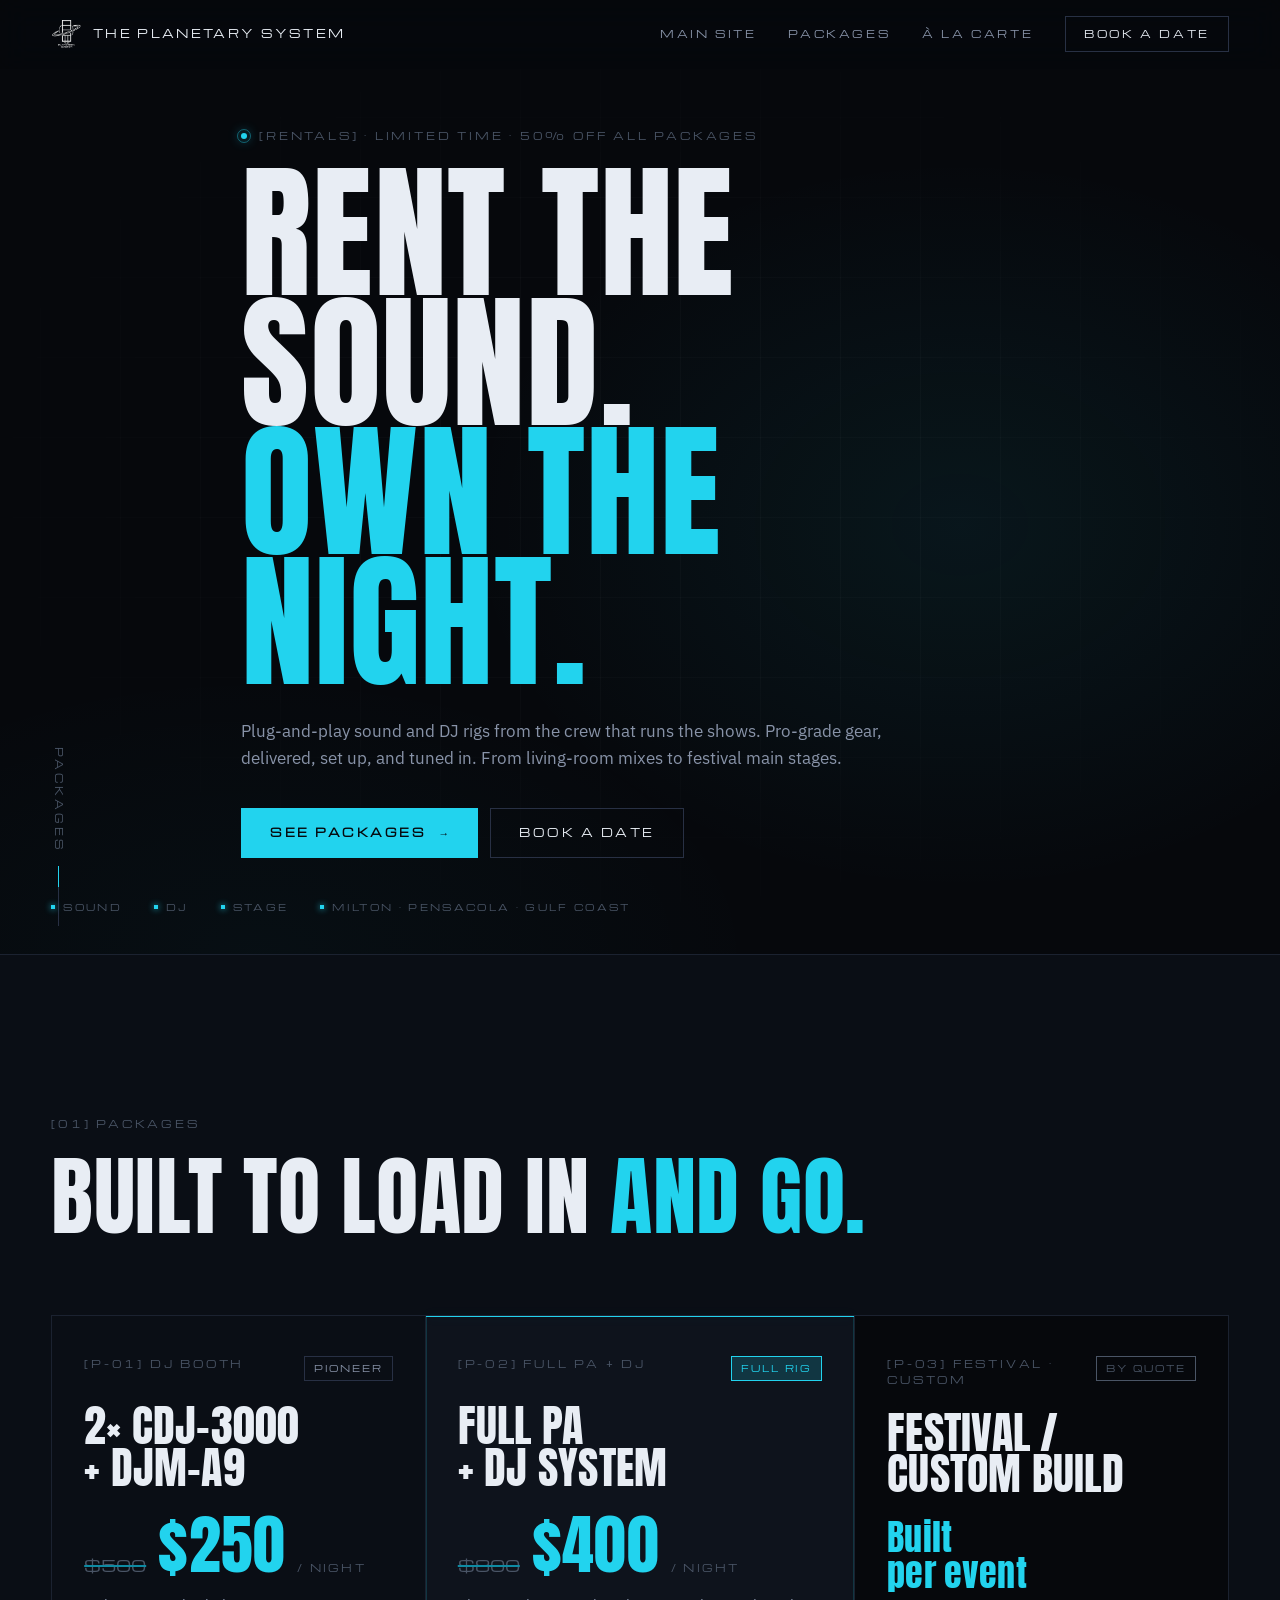
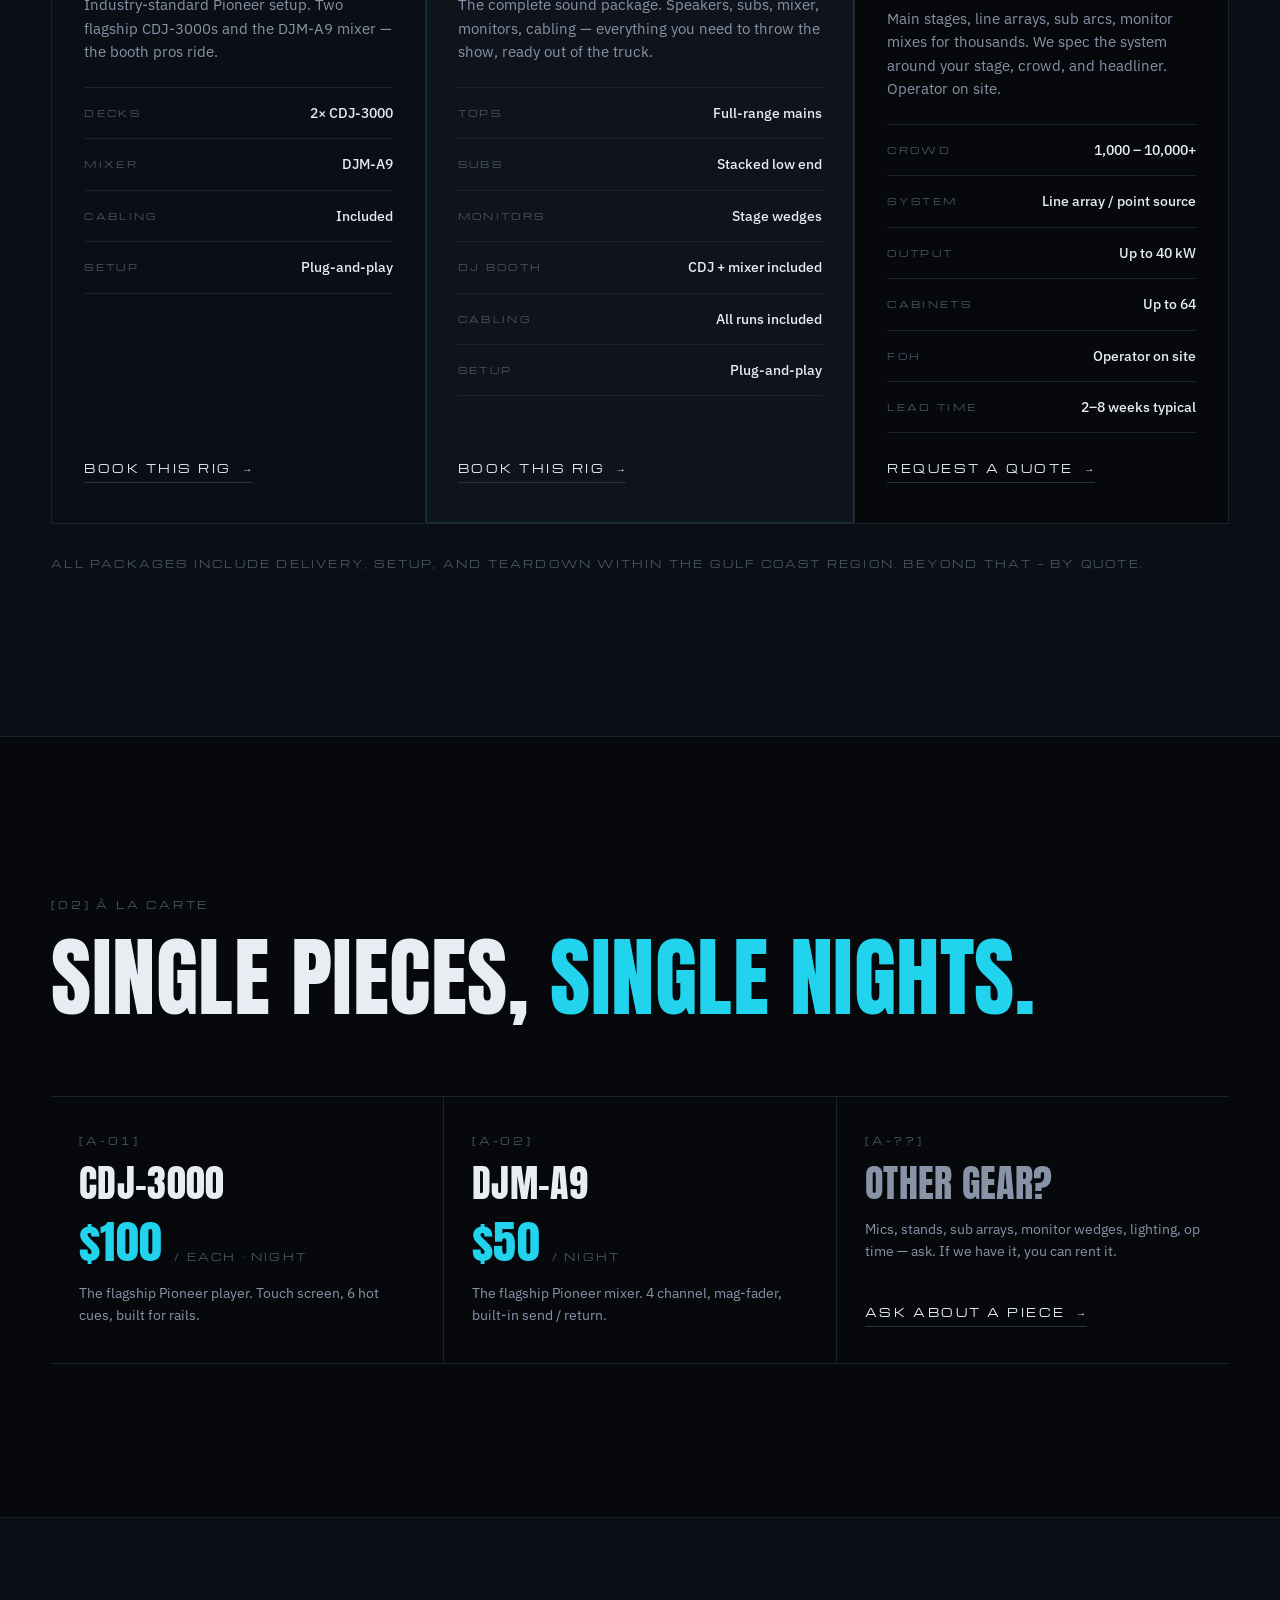
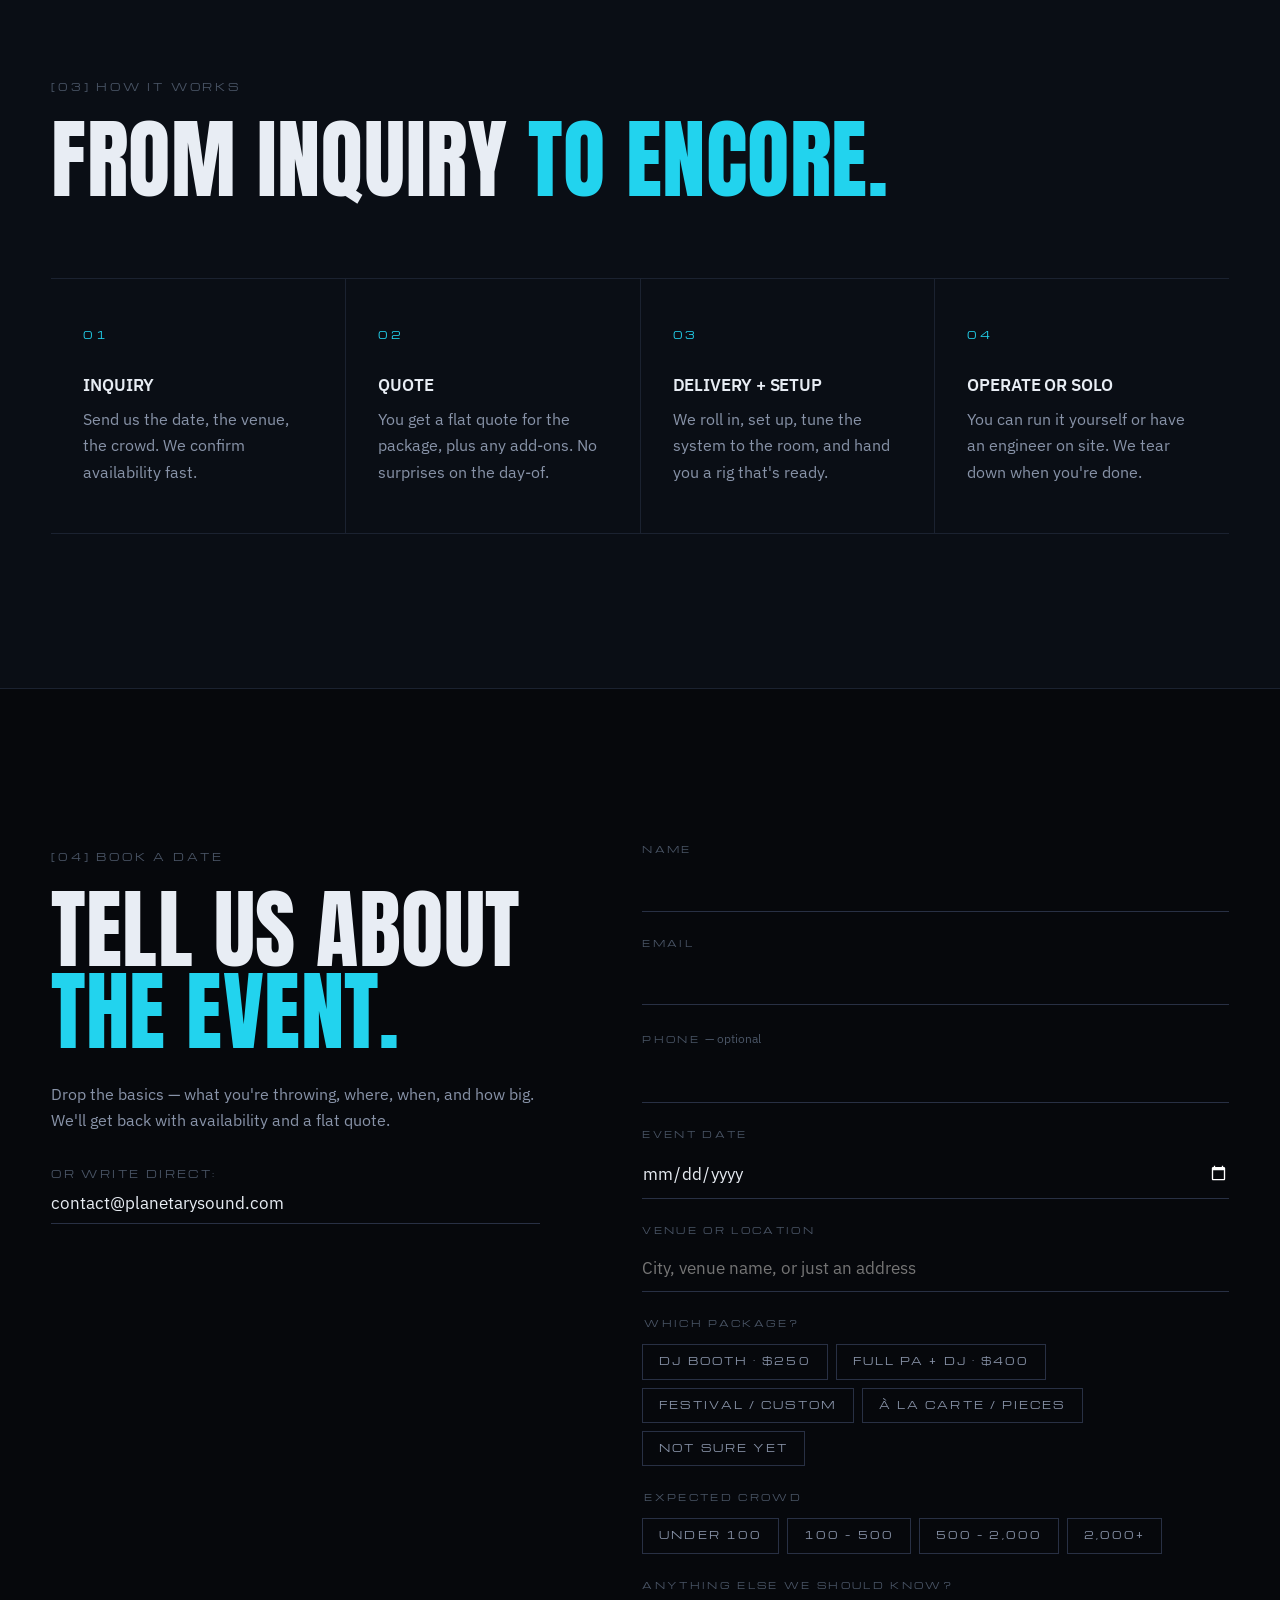
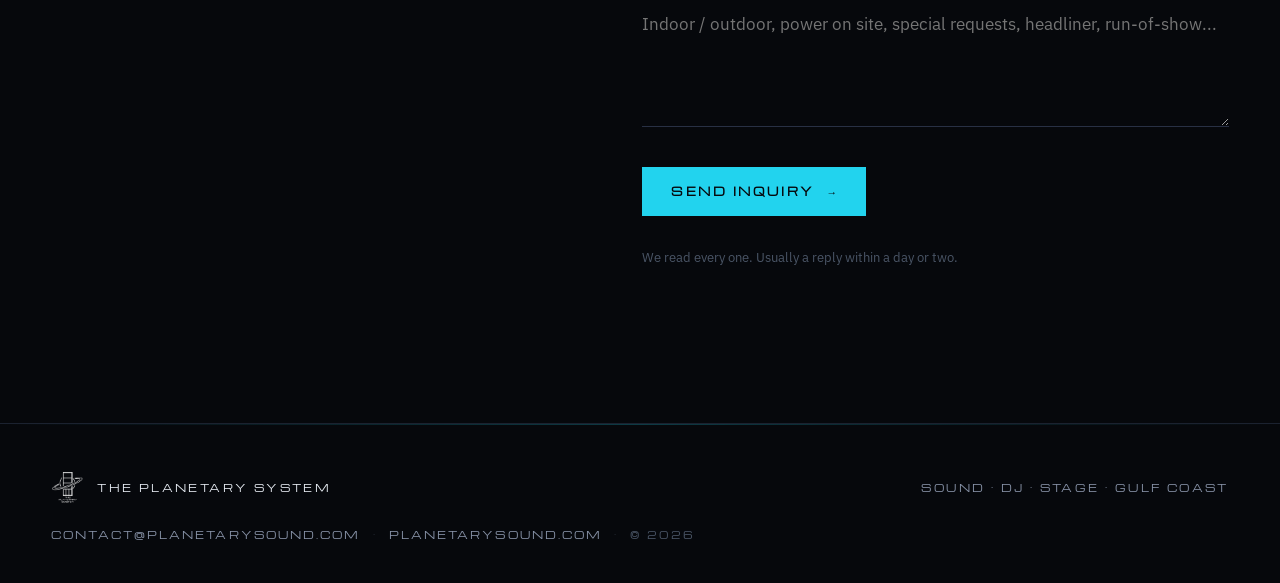
==== rental.html @ f490aed5 "Add rental page + subdomain rewrite rental.html: dedicated rentals lander reusing the main site them" ====
<!doctype html>
<html lang="en">
<head>
  <meta charset="utf-8" />
  <meta name="viewport" content="width=device-width, initial-scale=1" />
  <title>Sound &amp; DJ Rentals — The Planetary System</title>
  <meta name="description" content="Plug-and-play sound &amp; DJ rentals on the Florida Gulf Coast. Full PA + DJ systems, CDJ-3000 booths, festival-scale custom rigs. From the crew that runs the shows." />
  <meta name="theme-color" content="#06080c" />

  <meta property="og:title" content="Sound &amp; DJ Rentals — The Planetary System" />
  <meta property="og:description" content="Plug-and-play rental rigs. Limited-time 50% off all packages." />
  <meta property="og:type" content="website" />
  <meta property="og:url" content="https://rental.planetarysound.com/" />
  <meta property="og:image" content="https://planetarysound.com/assets/og.png" />
  <meta name="twitter:card" content="summary_large_image" />

  <link rel="icon" type="image/png" href="/assets/logo.png" />
  <link rel="apple-touch-icon" href="/assets/logo.png" />

  <link rel="preconnect" href="https://fonts.googleapis.com" />
  <link rel="preconnect" href="https://fonts.gstatic.com" crossorigin />
  <link href="https://fonts.googleapis.com/css2?family=Anton&family=IBM+Plex+Sans:wght@300;400;500;600;700&family=Michroma&display=swap" rel="stylesheet" />

  <link rel="stylesheet" href="/styles.css" />
</head>
<body>

  <header class="topbar">
    <div class="shell topbar-inner">
      <a href="https://planetarysound.com/" class="brand" aria-label="The Planetary System — home">
        <img src="/assets/logo.png" alt="" class="brand-mark" />
        <span class="brand-wordmark">The Planetary System</span>
      </a>
      <button class="mobile-toggle" aria-expanded="false" aria-controls="primary-nav">
        <span class="sr-only">Menu</span>
        <span class="mobile-toggle-bar"></span>
        <span class="mobile-toggle-bar"></span>
      </button>
      <nav class="nav" id="primary-nav" aria-label="Primary">
        <a href="https://planetarysound.com/">Main Site</a>
        <a href="#packages">Packages</a>
        <a href="#a-la-carte">À la carte</a>
        <a href="#book" class="nav-cta">Book a date</a>
      </nav>
    </div>
  </header>

  <main id="top">

    <!-- HERO ============================================================ -->
    <section class="hero rental-hero">
      <div class="shell hero-content rental-hero-content">
        <p class="eyebrow">
          <span class="eyebrow-dot"></span>
          [Rentals] · Limited time · 50% off all packages
        </p>
        <h1 class="display">
          Rent the sound.<br />
          <span class="signal">Own the night.</span>
        </h1>
        <p class="lede">
          Plug-and-play sound and DJ rigs from the crew that runs the shows. Pro-grade gear, delivered, set up, and tuned in. From living-room mixes to festival main stages.
        </p>
        <div class="hero-actions">
          <a href="#packages" class="btn btn-primary">See packages<span class="arrow" aria-hidden="true">→</span></a>
          <a href="#book" class="btn btn-ghost">Book a date</a>
        </div>
      </div>

      <div class="hero-readout" aria-hidden="true">
        <span><span class="tick"></span>SOUND</span>
        <span><span class="tick"></span>DJ</span>
        <span><span class="tick"></span>STAGE</span>
        <span><span class="tick"></span>MILTON · PENSACOLA · GULF COAST</span>
      </div>

      <div class="hero-scroll" aria-hidden="true">
        <span class="hero-scroll-label">Packages</span>
        <span class="hero-scroll-line"></span>
      </div>
    </section>

    <!-- PACKAGES ======================================================== -->
    <section class="packages" id="packages">
      <div class="shell">
        <header class="section-head">
          <p class="section-label">[01] Packages</p>
          <h2 class="h2">Built to load in <span class="signal">and go.</span></h2>
        </header>

        <div class="pricing-grid">

          <!-- P-01 DJ BOOTH -->
          <article class="price-card">
            <div class="price-card-head">
              <p class="card-label">[P-01] DJ Booth</p>
              <span class="price-badge">Pioneer</span>
            </div>
            <h3 class="price-name">2× CDJ-3000<br />+ DJM-A9</h3>
            <div class="price-row">
              <span class="was">$500</span>
              <span class="now">$250</span>
              <span class="per">/ night</span>
            </div>
            <p class="price-blurb">
              Industry-standard Pioneer setup. Two flagship CDJ-3000s and the DJM-A9 mixer — the booth pros ride.
            </p>
            <ul class="spec-list">
              <li><span>Decks</span><span>2× CDJ-3000</span></li>
              <li><span>Mixer</span><span>DJM-A9</span></li>
              <li><span>Cabling</span><span>Included</span></li>
              <li><span>Setup</span><span>Plug-and-play</span></li>
            </ul>
            <a href="#book" class="text-link card-cta" data-package="DJ Booth">
              Book this rig<span class="arrow" aria-hidden="true">→</span>
            </a>
          </article>

          <!-- P-02 FULL PA + DJ (featured) -->
          <article class="price-card price-card-featured">
            <div class="price-card-head">
              <p class="card-label">[P-02] Full PA + DJ</p>
              <span class="price-badge price-badge-featured">Full rig</span>
            </div>
            <h3 class="price-name">Full PA<br />+ DJ System</h3>
            <div class="price-row">
              <span class="was">$800</span>
              <span class="now">$400</span>
              <span class="per">/ night</span>
            </div>
            <p class="price-blurb">
              The complete sound package. Speakers, subs, mixer, monitors, cabling — everything you need to throw the show, ready out of the truck.
            </p>
            <ul class="spec-list">
              <li><span>Tops</span><span>Full-range mains</span></li>
              <li><span>Subs</span><span>Stacked low end</span></li>
              <li><span>Monitors</span><span>Stage wedges</span></li>
              <li><span>DJ booth</span><span>CDJ + mixer included</span></li>
              <li><span>Cabling</span><span>All runs included</span></li>
              <li><span>Setup</span><span>Plug-and-play</span></li>
            </ul>
            <a href="#book" class="text-link card-cta" data-package="Full PA + DJ System">
              Book this rig<span class="arrow" aria-hidden="true">→</span>
            </a>
          </article>

          <!-- P-03 FESTIVAL / CUSTOM -->
          <article class="price-card price-card-quote">
            <div class="price-card-head">
              <p class="card-label">[P-03] Festival · Custom</p>
              <span class="price-badge price-badge-quote">By quote</span>
            </div>
            <h3 class="price-name">Festival /<br />Custom Build</h3>
            <div class="price-row price-row-quote">
              <span class="now">Built<br />per event</span>
            </div>
            <p class="price-blurb">
              Main stages, line arrays, sub arcs, monitor mixes for thousands. We spec the system around your stage, crowd, and headliner. Operator on site.
            </p>
            <ul class="spec-list">
              <li><span>Crowd</span><span>1,000 – 10,000+</span></li>
              <li><span>System</span><span>Line array / point source</span></li>
              <li><span>Output</span><span>Up to 40 kW</span></li>
              <li><span>Cabinets</span><span>Up to 64</span></li>
              <li><span>FOH</span><span>Operator on site</span></li>
              <li><span>Lead time</span><span>2–8 weeks typical</span></li>
            </ul>
            <a href="#book" class="text-link card-cta" data-package="Festival / Custom">
              Request a quote<span class="arrow" aria-hidden="true">→</span>
            </a>
          </article>

        </div>

        <p class="packages-foot">
          All packages include delivery, setup, and teardown within the Gulf Coast region. Beyond that — by quote.
        </p>
      </div>
    </section>

    <!-- À LA CARTE ===================================================== -->
    <section class="a-la-carte" id="a-la-carte">
      <div class="shell">
        <header class="section-head">
          <p class="section-label">[02] À la carte</p>
          <h2 class="h2">Single pieces, <span class="signal">single nights.</span></h2>
        </header>

        <div class="alc-grid">
          <article class="alc-item">
            <p class="card-label">[A-01]</p>
            <h3 class="alc-name">CDJ-3000</h3>
            <div class="price-row alc-price">
              <span class="now">$100</span>
              <span class="per">/ each · night</span>
            </div>
            <p class="alc-blurb">
              The flagship Pioneer player. Touch screen, 6 hot cues, built for rails.
            </p>
          </article>

          <article class="alc-item">
            <p class="card-label">[A-02]</p>
            <h3 class="alc-name">DJM-A9</h3>
            <div class="price-row alc-price">
              <span class="now">$50</span>
              <span class="per">/ night</span>
            </div>
            <p class="alc-blurb">
              The flagship Pioneer mixer. 4 channel, mag-fader, built-in send / return.
            </p>
          </article>

          <article class="alc-item alc-more">
            <p class="card-label">[A-??]</p>
            <h3 class="alc-name">Other gear?</h3>
            <p class="alc-blurb">
              Mics, stands, sub arrays, monitor wedges, lighting, op time — ask. If we have it, you can rent it.
            </p>
            <a href="#book" class="text-link alc-cta">
              Ask about a piece<span class="arrow" aria-hidden="true">→</span>
            </a>
          </article>
        </div>
      </div>
    </section>

    <!-- HOW IT WORKS =================================================== -->
    <section class="process" id="how">
      <div class="shell">
        <header class="section-head">
          <p class="section-label">[03] How it works</p>
          <h2 class="h2">From inquiry <span class="signal">to encore.</span></h2>
        </header>

        <ol class="process-steps">
          <li class="process-step">
            <p class="step-num">01</p>
            <h3 class="h4">Inquiry</h3>
            <p class="prose">
              Send us the date, the venue, the crowd. We confirm availability fast.
            </p>
          </li>
          <li class="process-step">
            <p class="step-num">02</p>
            <h3 class="h4">Quote</h3>
            <p class="prose">
              You get a flat quote for the package, plus any add-ons. No surprises on the day-of.
            </p>
          </li>
          <li class="process-step">
            <p class="step-num">03</p>
            <h3 class="h4">Delivery + setup</h3>
            <p class="prose">
              We roll in, set up, tune the system to the room, and hand you a rig that's ready.
            </p>
          </li>
          <li class="process-step">
            <p class="step-num">04</p>
            <h3 class="h4">Operate or solo</h3>
            <p class="prose">
              You can run it yourself or have an engineer on site. We tear down when you're done.
            </p>
          </li>
        </ol>
      </div>
    </section>

    <!-- BOOK / INQUIRY ================================================= -->
    <section class="contact" id="book">
      <div class="shell contact-grid">
        <div class="contact-intro">
          <p class="section-label">[04] Book a date</p>
          <h2 class="h2">Tell us about <span class="signal">the event.</span></h2>
          <p class="prose">
            Drop the basics — what you're throwing, where, when, and how big. We'll get back with availability and a flat quote.
          </p>
          <p class="contact-direct">
            Or write direct:
            <a href="mailto:contact@planetarysound.com">contact@planetarysound.com</a>
          </p>
        </div>

        <form
          class="quote-form"
          action="https://formsubmit.co/contact@planetarysound.com"
          method="POST"
          novalidate
        >
          <input type="hidden" name="_subject" value="New rental inquiry — rental.planetarysound.com" />
          <input type="hidden" name="_template" value="table" />
          <input type="hidden" name="_captcha" value="true" />
          <input type="hidden" name="_next" value="https://planetarysound.com/thanks.html" />
          <input type="text" name="_honey" style="display:none" tabindex="-1" autocomplete="off" />

          <label class="field">
            <span class="field-label">Name</span>
            <input type="text" name="name" required autocomplete="name" />
          </label>

          <label class="field">
            <span class="field-label">Email</span>
            <input type="email" name="email" required autocomplete="email" />
          </label>

          <label class="field">
            <span class="field-label">Phone <span class="field-hint">— optional</span></span>
            <input type="tel" name="phone" autocomplete="tel" />
          </label>

          <label class="field">
            <span class="field-label">Event date</span>
            <input type="date" name="event_date" />
          </label>

          <label class="field">
            <span class="field-label">Venue or location</span>
            <input type="text" name="venue" placeholder="City, venue name, or just an address" />
          </label>

          <fieldset class="field field-radio">
            <legend class="field-label">Which package?</legend>
            <div class="radio-row">
              <label class="radio">
                <input type="radio" name="package" id="pkg-dj" value="DJ Booth · $250/night" required />
                <span>DJ Booth · $250</span>
              </label>
              <label class="radio">
                <input type="radio" name="package" id="pkg-full" value="Full PA + DJ · $400/night" />
                <span>Full PA + DJ · $400</span>
              </label>
              <label class="radio">
                <input type="radio" name="package" id="pkg-fest" value="Festival / Custom · by quote" />
                <span>Festival / Custom</span>
              </label>
              <label class="radio">
                <input type="radio" name="package" id="pkg-alc" value="À la carte / pieces" />
                <span>À la carte / pieces</span>
              </label>
              <label class="radio">
                <input type="radio" name="package" id="pkg-unsure" value="Not sure yet" />
                <span>Not sure yet</span>
              </label>
            </div>
          </fieldset>

          <fieldset class="field field-radio">
            <legend class="field-label">Expected crowd</legend>
            <div class="radio-row">
              <label class="radio">
                <input type="radio" name="crowd" value="Under 100" />
                <span>Under 100</span>
              </label>
              <label class="radio">
                <input type="radio" name="crowd" value="100 – 500" />
                <span>100 – 500</span>
              </label>
              <label class="radio">
                <input type="radio" name="crowd" value="500 – 2,000" />
                <span>500 – 2,000</span>
              </label>
              <label class="radio">
                <input type="radio" name="crowd" value="2,000+" />
                <span>2,000+</span>
              </label>
            </div>
          </fieldset>

          <label class="field">
            <span class="field-label">Anything else we should know?</span>
            <textarea name="message" rows="4" placeholder="Indoor / outdoor, power on site, special requests, headliner, run-of-show..."></textarea>
          </label>

          <button type="submit" class="btn btn-primary btn-submit">
            Send inquiry <span class="arrow" aria-hidden="true">→</span>
          </button>
          <p class="form-foot">We read every one. Usually a reply within a day or two.</p>
        </form>
      </div>
    </section>

  </main>

  <footer class="site-foot">
    <div class="shell site-foot-inner">
      <div class="foot-brand">
        <img src="/assets/logo.png" alt="" class="foot-mark" />
        <p class="foot-wordmark">The Planetary System</p>
      </div>
      <p class="foot-tag">Sound · DJ · Stage · Gulf Coast</p>
      <p class="foot-meta">
        <a href="mailto:contact@planetarysound.com">contact@planetarysound.com</a>
        <span class="foot-dot" aria-hidden="true">·</span>
        <a href="https://planetarysound.com/">planetarysound.com</a>
        <span class="foot-dot" aria-hidden="true">·</span>
        <span>© <span id="foot-year">2026</span></span>
      </p>
    </div>
  </footer>

  <script>
    // Minimal page-level JS — year, mobile nav, prefill package from card CTAs
    (function () {
      var year = document.getElementById('foot-year');
      if (year) year.textContent = String(new Date().getFullYear());

      var topbar = document.querySelector('.topbar');
      function onScroll() {
        if (!topbar) return;
        if (window.scrollY > 24) topbar.classList.add('is-scrolled');
        else topbar.classList.remove('is-scrolled');
      }
      window.addEventListener('scroll', onScroll, { passive: true });
      onScroll();

      var toggle = document.querySelector('.mobile-toggle');
      var nav = document.getElementById('primary-nav');
      if (toggle && nav) {
        toggle.addEventListener('click', function () {
          var open = nav.classList.toggle('is-open');
          toggle.setAttribute('aria-expanded', open ? 'true' : 'false');
        });
        nav.querySelectorAll('a').forEach(function (a) {
          a.addEventListener('click', function () {
            nav.classList.remove('is-open');
            toggle.setAttribute('aria-expanded', 'false');
          });
        });
      }

      // Card CTAs pre-select the matching package radio
      var ctas = document.querySelectorAll('.card-cta[data-package]');
      ctas.forEach(function (link) {
        link.addEventListener('click', function () {
          var pkg = link.getAttribute('data-package');
          var radio = document.querySelector('input[name="package"][value^="' + pkg + '"]');
          if (radio) radio.checked = true;
        });
      });
    })();
  </script>
</body>
</html>
---- styles.css ----
/* ============================================================
   The Planetary System — planetarysound.com
   Industrial audio aesthetic: deep-space blue-black, electric
   cyan signal accent, condensed industrial display + technical
   geometric body. Audio-engineering / touring lineage.
   ============================================================ */

:root {
  --bg:        #06080c;
  --bg-rise:   #0a0e15;
  --surface:   #0e131c;
  --surface-2: #131925;

  --hairline:  #1b2230;
  --hairline-2:#283044;

  --text:      #e8edf4;   /* cool near-white, no warm cast */
  --text-dim:  #8893a8;   /* cool slate */
  --text-mute: #4a5566;

  --signal:    #22d3ee;   /* electric cyan — sound/signal */
  --signal-dim:#0e8aa3;
  --signal-glow:rgba(34, 211, 238, 0.18);

  --warning:   #f97316;   /* used only for the live/touring spark */

  --max:    1320px;
  --gutter: clamp(20px, 4vw, 56px);

  --display: "Anton", "Impact", "Arial Narrow Bold", sans-serif;
  --sans:    "IBM Plex Sans", -apple-system, "Segoe UI", sans-serif;
  --mono:    "Michroma", "Courier New", monospace;

  --ease:    cubic-bezier(.22,.61,.36,1);
}

/* ---------- Reset ---------- */
*, *::before, *::after { box-sizing: border-box; }
html { -webkit-text-size-adjust: 100%; }
body {
  margin: 0;
  font-family: var(--sans);
  font-weight: 400;
  font-size: 16.5px;
  line-height: 1.6;
  color: var(--text);
  background: var(--bg);
  -webkit-font-smoothing: antialiased;
  text-rendering: optimizeLegibility;
  overflow-x: hidden;
}
img { max-width: 100%; display: block; }
a { color: inherit; text-decoration: none; }
button { font-family: inherit; cursor: pointer; border: 0; background: 0; color: inherit; padding: 0; }
input, textarea, select { font-family: inherit; font-size: inherit; color: inherit; }

::selection { background: var(--signal); color: var(--bg); }

.sr-only {
  position: absolute; width: 1px; height: 1px; padding: 0;
  margin: -1px; overflow: hidden; clip: rect(0,0,0,0);
  white-space: nowrap; border: 0;
}

.shell {
  max-width: var(--max);
  margin: 0 auto;
  padding-left: var(--gutter);
  padding-right: var(--gutter);
}

/* ---------- Topbar ---------- */
.topbar {
  position: fixed;
  inset: 0 0 auto 0;
  z-index: 50;
  background: rgba(6, 8, 12, 0.55);
  backdrop-filter: blur(16px) saturate(140%);
  -webkit-backdrop-filter: blur(16px) saturate(140%);
  border-bottom: 1px solid transparent;
  transition: background .3s var(--ease), border-color .3s var(--ease);
}
.topbar.is-scrolled {
  background: rgba(6, 8, 12, 0.88);
  border-bottom-color: var(--hairline);
}
.topbar-inner {
  display: flex;
  align-items: center;
  justify-content: space-between;
  height: 68px;
  gap: 24px;
}
.brand {
  display: inline-flex;
  align-items: center;
  gap: 12px;
  color: var(--text);
}
.brand-mark {
  width: 30px;
  height: 30px;
  object-fit: contain;
  filter: invert(1) brightness(1.1) saturate(0);
  opacity: .95;
}
.brand-wordmark {
  font-family: var(--mono);
  font-size: 10.5px;
  letter-spacing: 0.22em;
  text-transform: uppercase;
  color: var(--text);
}
.nav {
  display: flex;
  align-items: center;
  gap: 32px;
}
.nav a {
  font-family: var(--mono);
  font-size: 10px;
  letter-spacing: 0.26em;
  text-transform: uppercase;
  color: var(--text-dim);
  position: relative;
  transition: color .2s var(--ease);
}
.nav a:hover { color: var(--text); }
.nav a::after {
  content: "";
  position: absolute;
  left: 0; right: 0; bottom: -10px;
  height: 1px;
  background: var(--signal);
  box-shadow: 0 0 8px var(--signal-glow);
  transform: scaleX(0);
  transform-origin: left;
  transition: transform .3s var(--ease);
}
.nav a:hover::after { transform: scaleX(1); }

.nav-cta {
  border: 1px solid var(--hairline-2);
  padding: 9px 18px;
  color: var(--text) !important;
  position: relative;
  transition: border-color .25s var(--ease), color .25s var(--ease), background .25s var(--ease) !important;
}
.nav-cta:hover {
  border-color: var(--signal);
  color: var(--signal) !important;
  background: var(--signal-glow);
}
.nav-cta::after { display: none; }

.mobile-toggle {
  display: none;
  width: 40px;
  height: 32px;
  flex-direction: column;
  justify-content: center;
  align-items: center;
  gap: 6px;
}
.mobile-toggle-bar {
  display: block;
  width: 22px;
  height: 1.5px;
  background: var(--text);
  transition: transform .3s var(--ease), opacity .3s var(--ease);
}
.mobile-toggle[aria-expanded="true"] .mobile-toggle-bar:nth-child(1) {
  transform: translateY(3.75px) rotate(45deg);
}
.mobile-toggle[aria-expanded="true"] .mobile-toggle-bar:nth-child(2) {
  transform: translateY(-3.75px) rotate(-45deg);
}

/* ---------- Typography primitives ---------- */
.display {
  font-family: var(--display);
  font-weight: 400;
  font-size: clamp(64px, 11.5vw, 178px);
  line-height: 0.88;
  letter-spacing: 0.005em;
  text-transform: uppercase;
  margin: 0 0 32px 0;
  color: var(--text);
}
.display .signal {
  color: var(--signal);
  position: relative;
}
.h2 {
  font-family: var(--display);
  font-weight: 400;
  font-size: clamp(44px, 6.8vw, 92px);
  line-height: 0.94;
  letter-spacing: 0.006em;
  text-transform: uppercase;
  margin: 0 0 28px 0;
  color: var(--text);
}
.h2 .signal { color: var(--signal); }
.h3 {
  font-family: var(--sans);
  font-weight: 600;
  font-size: clamp(22px, 2.1vw, 26px);
  line-height: 1.18;
  letter-spacing: -0.012em;
  margin: 0 0 16px 0;
  color: var(--text);
}
.h4 {
  font-family: var(--sans);
  font-weight: 600;
  font-size: 17px;
  line-height: 1.25;
  letter-spacing: -0.005em;
  text-transform: uppercase;
  margin: 0 0 10px 0;
  color: var(--text);
}
.lede {
  font-size: clamp(16.5px, 1.35vw, 19px);
  line-height: 1.55;
  color: var(--text-dim);
  max-width: 38em;
  margin: 0 0 36px 0;
  font-weight: 400;
}
.prose {
  font-size: 16px;
  line-height: 1.65;
  color: var(--text-dim);
  margin: 0 0 16px 0;
  max-width: 42em;
}
.prose:last-child { margin-bottom: 0; }
.prose-muted { color: var(--text-mute); }
.prose strong {
  color: var(--text);
  font-weight: 500;
}
.prose .signal { color: var(--signal); font-weight: 500; }

/* Section / card labels — bracketed, technical */
.eyebrow,
.section-label,
.card-label {
  font-family: var(--mono);
  font-size: 10px;
  letter-spacing: 0.28em;
  text-transform: uppercase;
  color: var(--text-mute);
  margin: 0 0 24px 0;
  display: inline-flex;
  align-items: center;
  gap: 12px;
}
.eyebrow-dot {
  display: inline-block;
  width: 6px; height: 6px;
  border-radius: 50%;
  background: var(--signal);
  box-shadow: 0 0 12px var(--signal);
  position: relative;
}
.eyebrow-dot::after {
  content: "";
  position: absolute;
  inset: -4px;
  border-radius: 50%;
  border: 1px solid var(--signal);
  opacity: .4;
  animation: pulse 2.4s var(--ease) infinite;
}
@keyframes pulse {
  0%   { transform: scale(.6); opacity: .8; }
  100% { transform: scale(1.8); opacity: 0; }
}

/* ---------- Buttons ---------- */
.btn {
  display: inline-flex;
  align-items: center;
  gap: 14px;
  font-family: var(--mono);
  font-size: 10.5px;
  letter-spacing: 0.24em;
  text-transform: uppercase;
  padding: 16px 28px;
  border: 1px solid transparent;
  transition: all .3s var(--ease);
  cursor: pointer;
  text-decoration: none;
  white-space: nowrap;
  position: relative;
}
.btn .arrow {
  display: inline-block;
  transition: transform .3s var(--ease);
}
.btn:hover .arrow { transform: translateX(4px); }
.btn-primary {
  background: var(--signal);
  color: var(--bg);
  font-weight: 700;
}
.btn-primary:hover {
  background: var(--text);
  color: var(--bg);
}
.btn-ghost {
  border-color: var(--hairline-2);
  color: var(--text);
}
.btn-ghost:hover {
  border-color: var(--signal);
  color: var(--signal);
}

.text-link {
  display: inline-flex;
  align-items: center;
  gap: 12px;
  font-family: var(--mono);
  font-size: 10.5px;
  letter-spacing: 0.24em;
  text-transform: uppercase;
  color: var(--text);
  padding-bottom: 4px;
  border-bottom: 1px solid var(--hairline-2);
  margin-top: 40px;
  transition: border-color .3s var(--ease), color .3s var(--ease);
}
.text-link:hover { border-color: var(--signal); color: var(--signal); }
.text-link:hover .arrow { transform: translateX(4px); }

/* ============================================================
   HERO
   ============================================================ */
.hero {
  position: relative;
  min-height: 100svh;
  display: flex;
  align-items: center;
  padding: 120px 0 96px;
  overflow: hidden;
  isolation: isolate;
}
.hero::before {
  content: "";
  position: absolute;
  inset: 0;
  z-index: -2;
  background:
    radial-gradient(ellipse 70% 70% at 75% 55%, rgba(34, 211, 238, 0.07), transparent 55%),
    radial-gradient(ellipse 80% 60% at 20% 100%, rgba(34, 211, 238, 0.03), transparent 50%),
    var(--bg);
}
/* Grid line backdrop — technical drawing feel */
.hero::after {
  content: "";
  position: absolute;
  inset: 0;
  z-index: -1;
  background-image:
    linear-gradient(to right, rgba(255,255,255,0.025) 1px, transparent 1px),
    linear-gradient(to bottom, rgba(255,255,255,0.025) 1px, transparent 1px);
  background-size: 80px 80px;
  background-position: center center;
  mask-image: radial-gradient(ellipse 80% 70% at 50% 50%, black 30%, transparent 75%);
  -webkit-mask-image: radial-gradient(ellipse 80% 70% at 50% 50%, black 30%, transparent 75%);
  pointer-events: none;
}
.hero-canvas-wrap {
  position: absolute;
  top: 0; right: 0;
  width: 62%;
  height: 100%;
  z-index: -1;
  pointer-events: none;
}
#hero-canvas {
  width: 100%;
  height: 100%;
  display: block;
}
.hero-content {
  position: relative;
  max-width: 760px;
}
.hero-actions {
  display: flex;
  gap: 12px;
  flex-wrap: wrap;
  margin-top: 8px;
}
.hero-scroll {
  position: absolute;
  bottom: 28px;
  left: var(--gutter);
  display: flex;
  flex-direction: column;
  align-items: center;
  gap: 14px;
  color: var(--text-mute);
}
.hero-scroll-label {
  font-family: var(--mono);
  font-size: 9.5px;
  letter-spacing: 0.32em;
  text-transform: uppercase;
  writing-mode: vertical-rl;
}
.hero-scroll-line {
  width: 1px;
  height: 60px;
  background: var(--hairline-2);
  position: relative;
  overflow: hidden;
}
.hero-scroll-line::after {
  content: "";
  position: absolute;
  top: 0; left: 0;
  width: 100%;
  height: 35%;
  background: var(--signal);
  box-shadow: 0 0 8px var(--signal);
  animation: scrollPulse 2.4s var(--ease) infinite;
}
@keyframes scrollPulse {
  0%   { transform: translateY(-100%); opacity: 0; }
  30%  { opacity: 1; }
  100% { transform: translateY(280%); opacity: 0; }
}

/* Tech readout strip — like a spec sheet under the hero */
.hero-readout {
  position: absolute;
  left: var(--gutter);
  right: var(--gutter);
  bottom: 40px;
  display: flex;
  gap: 32px;
  flex-wrap: wrap;
  font-family: var(--mono);
  font-size: 9px;
  letter-spacing: 0.26em;
  text-transform: uppercase;
  color: var(--text-mute);
  z-index: 1;
  pointer-events: none;
  max-width: 60%;
}
.hero-readout span { display: inline-flex; align-items: center; gap: 8px; }
.hero-readout .tick {
  display: inline-block;
  width: 4px; height: 4px;
  background: var(--signal);
  box-shadow: 0 0 6px var(--signal);
}

/* ============================================================
   SECTION SCAFFOLD
   ============================================================ */
section {
  position: relative;
  padding: clamp(96px, 12vw, 180px) 0;
  border-top: 1px solid var(--hairline);
}
.hero { border-top: 0; }
.section-head {
  margin-bottom: clamp(48px, 6vw, 88px);
  max-width: 60em;
}

/* ---------- Approach ---------- */
.approach { background: var(--bg); }
.approach-grid {
  display: grid;
  grid-template-columns: 240px 1fr;
  gap: clamp(40px, 6vw, 96px);
  align-items: start;
}
.approach-body { max-width: 36em; }

/* ---------- Systems (shared) ---------- */
.systems-home { background: var(--bg-rise); }
.systems-grid {
  display: grid;
  grid-template-columns: repeat(3, 1fr);
  gap: 1px;
  background: var(--hairline);
  border-top: 1px solid var(--hairline);
  border-bottom: 1px solid var(--hairline);
}
.system-card {
  background: var(--bg-rise);
  padding: 48px 36px;
  transition: background .3s var(--ease);
  position: relative;
}
.system-card::before {
  /* Corner ticks — technical drawing markers */
  content: "";
  position: absolute;
  top: 20px; left: 20px;
  width: 10px; height: 10px;
  border-top: 1px solid var(--signal);
  border-left: 1px solid var(--signal);
  opacity: .5;
  transition: opacity .3s var(--ease);
}
.system-card:hover { background: var(--surface); }
.system-card:hover::before { opacity: 1; }
.system-card .card-label {
  margin-bottom: 28px;
}
.spec-list {
  list-style: none;
  margin: 28px 0 0;
  padding: 0;
  border-top: 1px solid var(--hairline);
}
.spec-list li {
  display: flex;
  justify-content: space-between;
  gap: 16px;
  padding: 14px 0;
  border-bottom: 1px solid var(--hairline);
  font-size: 14px;
  color: var(--text-dim);
}
.spec-list li span:first-child {
  color: var(--text-mute);
  font-family: var(--mono);
  font-size: 9px;
  letter-spacing: 0.26em;
  text-transform: uppercase;
  padding-top: 4px;
  flex-shrink: 0;
}
.spec-list li span:last-child {
  text-align: right;
  color: var(--text);
  font-weight: 500;
}

/* ---------- Live systems ---------- */
.systems-live {
  background: var(--bg);
  position: relative;
}
.systems-live::before {
  /* faint scan-line strip at top — feels like equipment chassis */
  content: "";
  position: absolute;
  top: 0; left: 0; right: 0;
  height: 1px;
  background: linear-gradient(to right, transparent, var(--signal) 50%, transparent);
  opacity: .35;
}
.systems-live-grid {
  display: grid;
  grid-template-columns: 1.1fr 1fr;
  gap: clamp(48px, 8vw, 120px);
  align-items: end;
}
.stat-grid {
  display: grid;
  grid-template-columns: 1fr 1fr;
  gap: 1px;
  background: var(--hairline);
  border: 1px solid var(--hairline);
  margin: 0;
}
.stat {
  background: var(--bg);
  padding: 32px 28px;
  position: relative;
}
.stat dt {
  font-family: var(--mono);
  font-size: 9px;
  letter-spacing: 0.26em;
  text-transform: uppercase;
  color: var(--text-mute);
  margin-bottom: 18px;
}
.stat dd {
  font-family: var(--display);
  font-weight: 400;
  font-size: clamp(52px, 5.2vw, 72px);
  line-height: 0.9;
  letter-spacing: 0.01em;
  text-transform: uppercase;
  margin: 0;
  color: var(--text);
}
.stat-plus,
.stat-unit {
  color: var(--signal);
  font-size: 0.55em;
  margin-left: 4px;
  vertical-align: super;
}

/* ---------- Process ---------- */
.process { background: var(--bg-rise); }
.process-steps {
  list-style: none;
  padding: 0;
  margin: 0;
  display: grid;
  grid-template-columns: repeat(4, 1fr);
  gap: 1px;
  background: var(--hairline);
  border-top: 1px solid var(--hairline);
  border-bottom: 1px solid var(--hairline);
}
.process-step {
  background: var(--bg-rise);
  padding: 48px 32px;
  position: relative;
}
.step-num {
  font-family: var(--mono);
  font-size: 10px;
  letter-spacing: 0.28em;
  color: var(--signal);
  margin: 0 0 32px;
}

/* ---------- Contact ---------- */
.contact { background: var(--bg); }
.contact-grid {
  display: grid;
  grid-template-columns: 1fr 1.2fr;
  gap: clamp(48px, 8vw, 120px);
  align-items: start;
}
.contact-intro { position: sticky; top: 110px; }
.contact-direct {
  margin-top: 32px;
  font-family: var(--mono);
  font-size: 10px;
  letter-spacing: 0.24em;
  text-transform: uppercase;
  color: var(--text-mute);
}
.contact-direct a {
  display: block;
  margin-top: 8px;
  font-family: var(--sans);
  font-size: 17px;
  letter-spacing: 0;
  text-transform: none;
  color: var(--text);
  border-bottom: 1px solid var(--hairline-2);
  padding-bottom: 6px;
  transition: border-color .3s var(--ease), color .3s var(--ease);
}
.contact-direct a:hover {
  color: var(--signal);
  border-color: var(--signal);
}

.quote-form {
  display: grid;
  gap: 24px;
}
.field {
  display: grid;
  gap: 8px;
}
.field-label {
  font-family: var(--mono);
  font-size: 9px;
  letter-spacing: 0.26em;
  text-transform: uppercase;
  color: var(--text-mute);
}
.field-hint {
  color: var(--text-mute);
  text-transform: none;
  letter-spacing: 0;
  font-family: var(--sans);
  font-size: 12px;
}
.field input,
.field textarea {
  background: transparent;
  border: 0;
  border-bottom: 1px solid var(--hairline-2);
  padding: 12px 0;
  font-size: 16.5px;
  color: var(--text);
  transition: border-color .25s var(--ease);
  border-radius: 0;
  outline: 0;
}
.field input:focus,
.field textarea:focus {
  border-color: var(--signal);
}
.field textarea {
  resize: vertical;
  min-height: 120px;
  line-height: 1.55;
}
.field-radio {
  border: 0;
  padding: 0;
  margin: 0;
}
.field-radio .field-label { display: block; margin-bottom: 14px; }
.radio-row {
  display: flex;
  flex-wrap: wrap;
  gap: 8px;
}
.radio {
  position: relative;
  cursor: pointer;
}
.radio input {
  position: absolute;
  opacity: 0;
  pointer-events: none;
}
.radio span {
  display: inline-block;
  padding: 9px 16px;
  border: 1px solid var(--hairline-2);
  font-family: var(--mono);
  font-size: 9.5px;
  letter-spacing: 0.22em;
  text-transform: uppercase;
  color: var(--text-dim);
  transition: all .25s var(--ease);
}
.radio:hover span {
  border-color: var(--text-dim);
  color: var(--text);
}
.radio input:checked + span {
  background: var(--signal);
  border-color: var(--signal);
  color: var(--bg);
  font-weight: 700;
}
.radio input:focus-visible + span {
  outline: 2px solid var(--signal);
  outline-offset: 3px;
}
.btn-submit {
  justify-self: start;
  margin-top: 16px;
}
.form-foot {
  font-size: 13px;
  color: var(--text-mute);
  margin: 8px 0 0;
}

/* ============================================================
   FOOTER
   ============================================================ */
.site-foot {
  border-top: 1px solid var(--hairline);
  padding: 48px 0 40px;
  background: var(--bg);
  position: relative;
}
.site-foot::before {
  content: "";
  position: absolute;
  top: 0; left: 0; right: 0;
  height: 1px;
  background: linear-gradient(to right, transparent, var(--signal) 50%, transparent);
  opacity: .25;
}
.site-foot-inner {
  display: flex;
  align-items: center;
  justify-content: space-between;
  flex-wrap: wrap;
  gap: 24px;
}
.foot-brand {
  display: flex;
  align-items: center;
  gap: 14px;
}
.foot-mark {
  width: 32px;
  height: 32px;
  object-fit: contain;
  filter: invert(1) brightness(1.1) saturate(0);
  opacity: .85;
}
.foot-wordmark {
  font-family: var(--mono);
  font-size: 10px;
  letter-spacing: 0.24em;
  text-transform: uppercase;
  margin: 0;
  color: var(--text);
}
.foot-tag {
  font-family: var(--mono);
  font-size: 10px;
  letter-spacing: 0.24em;
  text-transform: uppercase;
  color: var(--text-dim);
  margin: 0;
}
.foot-meta {
  font-family: var(--mono);
  font-size: 9.5px;
  letter-spacing: 0.22em;
  text-transform: uppercase;
  color: var(--text-mute);
  margin: 0;
  display: inline-flex;
  align-items: center;
  gap: 12px;
  flex-wrap: wrap;
}
.foot-meta a {
  color: var(--text-dim);
  transition: color .2s var(--ease);
}
.foot-meta a:hover { color: var(--signal); }
.foot-dot { opacity: .5; }

/* ============================================================
   RESPONSIVE
   ============================================================ */
@media (max-width: 1080px) {
  .systems-grid {
    grid-template-columns: 1fr 1fr;
  }
  .process-steps {
    grid-template-columns: 1fr 1fr;
  }
  .approach-grid {
    grid-template-columns: 180px 1fr;
  }
  .contact-grid,
  .systems-live-grid {
    grid-template-columns: 1fr;
    gap: 56px;
  }
  .contact-intro { position: static; }
  .hero-readout { max-width: 100%; }
}

@media (max-width: 720px) {
  body { font-size: 15.5px; }
  .topbar-inner { height: 60px; }
  .brand-wordmark { display: none; }

  .mobile-toggle { display: flex; }
  .nav {
    position: fixed;
    inset: 60px 0 auto 0;
    flex-direction: column;
    align-items: stretch;
    gap: 0;
    background: rgba(6, 8, 12, 0.97);
    backdrop-filter: blur(16px);
    border-bottom: 1px solid var(--hairline);
    padding: 20px var(--gutter) 28px;
    transform: translateY(-110%);
    transition: transform .35s var(--ease);
    visibility: hidden;
  }
  .nav.is-open {
    transform: translateY(0);
    visibility: visible;
  }
  .nav a {
    padding: 16px 0;
    border-bottom: 1px solid var(--hairline);
    font-size: 11px;
  }
  .nav a::after { display: none; }
  .nav-cta {
    margin-top: 16px;
    text-align: center;
  }

  .hero {
    min-height: auto;
    padding: 120px 0 80px;
  }
  .hero-canvas-wrap {
    position: relative;
    width: 100%;
    height: 340px;
    margin-bottom: -32px;
    order: -1;
  }
  .hero-content { margin-top: 32px; }
  .hero-scroll, .hero-readout { display: none; }

  .approach-grid {
    grid-template-columns: 1fr;
    gap: 24px;
  }

  .systems-grid,
  .process-steps {
    grid-template-columns: 1fr;
  }
  .system-card,
  .process-step {
    padding: 36px 24px;
  }

  .stat-grid {
    grid-template-columns: 1fr;
  }

  .site-foot-inner {
    flex-direction: column;
    align-items: flex-start;
    text-align: left;
  }
}

/* ============================================================
   RENTAL PAGE (/rental.html, rental.planetarysound.com)
   ============================================================ */

/* Hero — no Three.js, content gets full width */
.rental-hero .hero-canvas-wrap { display: none; }
.rental-hero-content {
  max-width: 900px;
}

/* Packages section */
.packages { background: var(--bg-rise); }
.pricing-grid {
  display: grid;
  grid-template-columns: 1fr 1.15fr 1fr;
  gap: 1px;
  background: var(--hairline);
  border: 1px solid var(--hairline);
}
.price-card {
  background: var(--bg-rise);
  padding: 40px 32px;
  display: flex;
  flex-direction: column;
  position: relative;
  transition: background .3s var(--ease);
}
.price-card:hover {
  background: var(--surface);
}
.price-card-featured {
  background: var(--surface);
  box-shadow: inset 0 0 0 1px var(--signal-glow);
}
.price-card-featured::before {
  content: "";
  position: absolute;
  top: 0; left: 0; right: 0;
  height: 1px;
  background: var(--signal);
  box-shadow: 0 0 12px var(--signal-glow);
}
.price-card-quote {
  background: var(--bg);
}
.price-card-head {
  display: flex;
  justify-content: space-between;
  align-items: flex-start;
  gap: 12px;
  margin-bottom: 24px;
}
.price-card-head .card-label { margin-bottom: 0; }
.price-badge {
  font-family: var(--mono);
  font-size: 8.5px;
  letter-spacing: 0.22em;
  text-transform: uppercase;
  padding: 5px 9px;
  border: 1px solid var(--hairline-2);
  color: var(--text-dim);
  white-space: nowrap;
}
.price-badge-featured {
  border-color: var(--signal);
  color: var(--signal);
  background: var(--signal-glow);
}
.price-badge-quote {
  border-color: var(--text-mute);
  color: var(--text-mute);
}
.price-name {
  font-family: var(--display);
  font-weight: 400;
  font-size: clamp(32px, 3.4vw, 44px);
  line-height: 0.96;
  letter-spacing: 0.005em;
  text-transform: uppercase;
  margin: 0 0 24px 0;
  color: var(--text);
}
.price-row {
  display: flex;
  align-items: baseline;
  gap: 12px;
  flex-wrap: wrap;
  margin-bottom: 16px;
}
.price-row-quote .now {
  font-size: clamp(28px, 3vw, 36px);
  line-height: 1;
}
.was {
  font-family: var(--mono);
  font-size: 16px;
  color: var(--text-mute);
  text-decoration: line-through;
  text-decoration-thickness: 1.5px;
  text-decoration-color: var(--signal-dim);
}
.now {
  font-family: var(--display);
  font-weight: 400;
  font-size: clamp(48px, 5vw, 68px);
  color: var(--signal);
  line-height: 1;
  letter-spacing: 0.005em;
}
.per {
  font-family: var(--mono);
  font-size: 10px;
  letter-spacing: 0.22em;
  text-transform: uppercase;
  color: var(--text-mute);
}
.price-blurb {
  font-size: 14.5px;
  line-height: 1.6;
  color: var(--text-dim);
  margin: 0 0 24px 0;
  flex-grow: 0;
}
.price-card .spec-list {
  margin-top: 0;
  margin-bottom: 28px;
}
.price-card .card-cta {
  margin-top: auto;
  align-self: flex-start;
}

.packages-foot {
  margin-top: 32px;
  font-family: var(--mono);
  font-size: 10px;
  letter-spacing: 0.22em;
  text-transform: uppercase;
  color: var(--text-mute);
}

/* À la carte */
.a-la-carte { background: var(--bg); }
.alc-grid {
  display: grid;
  grid-template-columns: repeat(3, 1fr);
  gap: 1px;
  background: var(--hairline);
  border-top: 1px solid var(--hairline);
  border-bottom: 1px solid var(--hairline);
}
.alc-item {
  background: var(--bg);
  padding: 36px 28px;
  display: flex;
  flex-direction: column;
}
.alc-item:hover { background: var(--bg-rise); }
.alc-item .card-label { margin-bottom: 16px; }
.alc-name {
  font-family: var(--display);
  font-weight: 400;
  font-size: clamp(28px, 3vw, 38px);
  line-height: 0.96;
  letter-spacing: 0.008em;
  text-transform: uppercase;
  margin: 0 0 18px 0;
  color: var(--text);
}
.alc-price { margin-bottom: 18px; }
.alc-price .now {
  font-size: clamp(36px, 3.6vw, 48px);
}
.alc-blurb {
  font-size: 14px;
  line-height: 1.55;
  color: var(--text-dim);
  margin: 0;
}
.alc-cta {
  margin-top: auto;
  align-self: flex-start;
}
.alc-more .card-label { color: var(--text-mute); }
.alc-more .alc-name { color: var(--text-dim); }

/* Rental form additions — date input theming */
.field input[type="date"] {
  color-scheme: dark;
}

/* ============================================================
   RENTAL — RESPONSIVE
   ============================================================ */
@media (max-width: 1080px) {
  .pricing-grid {
    grid-template-columns: 1fr;
  }
  .alc-grid {
    grid-template-columns: 1fr 1fr;
  }
}
@media (max-width: 720px) {
  .alc-grid {
    grid-template-columns: 1fr;
  }
  .price-card,
  .alc-item {
    padding: 32px 24px;
  }
  .price-card-head {
    flex-wrap: wrap;
  }
}

/* ---------- Reduced motion ---------- */
@media (prefers-reduced-motion: reduce) {
  *, *::before, *::after {
    animation-duration: .01ms !important;
    transition-duration: .01ms !important;
  }
}
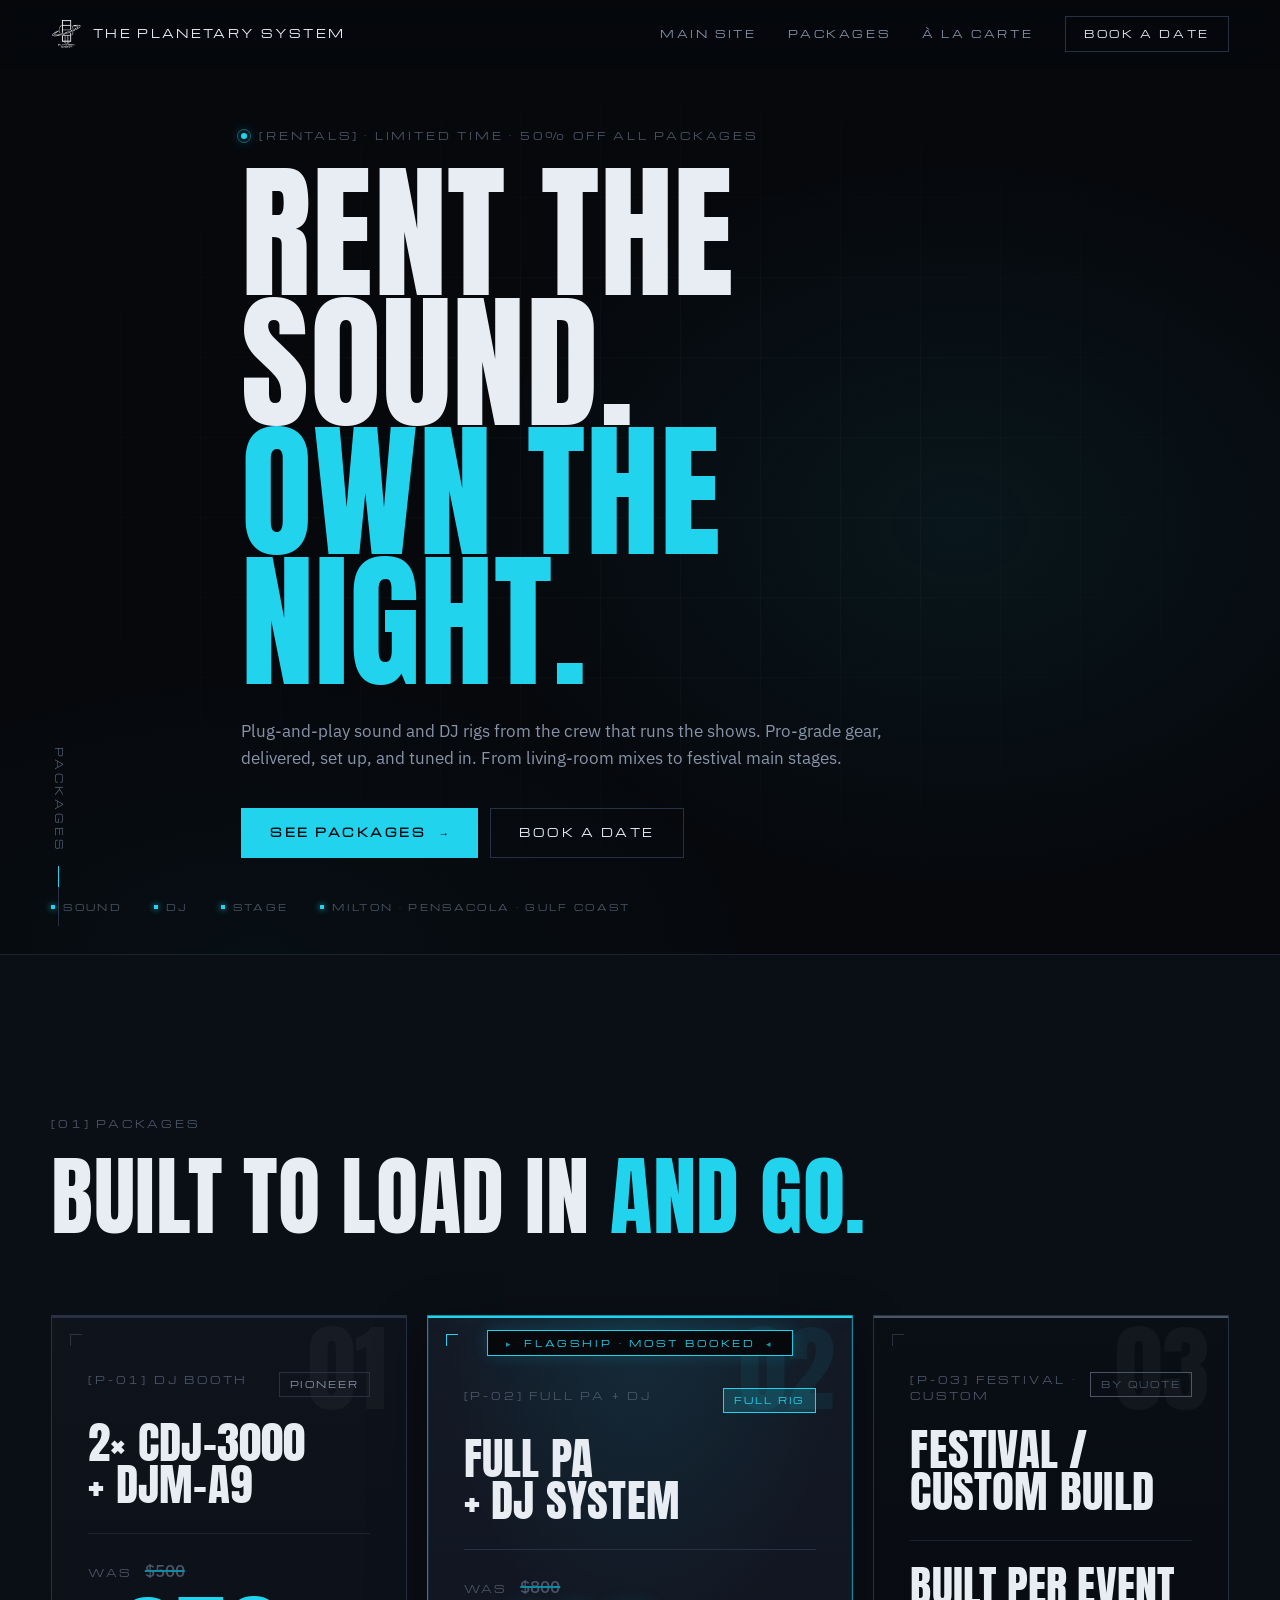
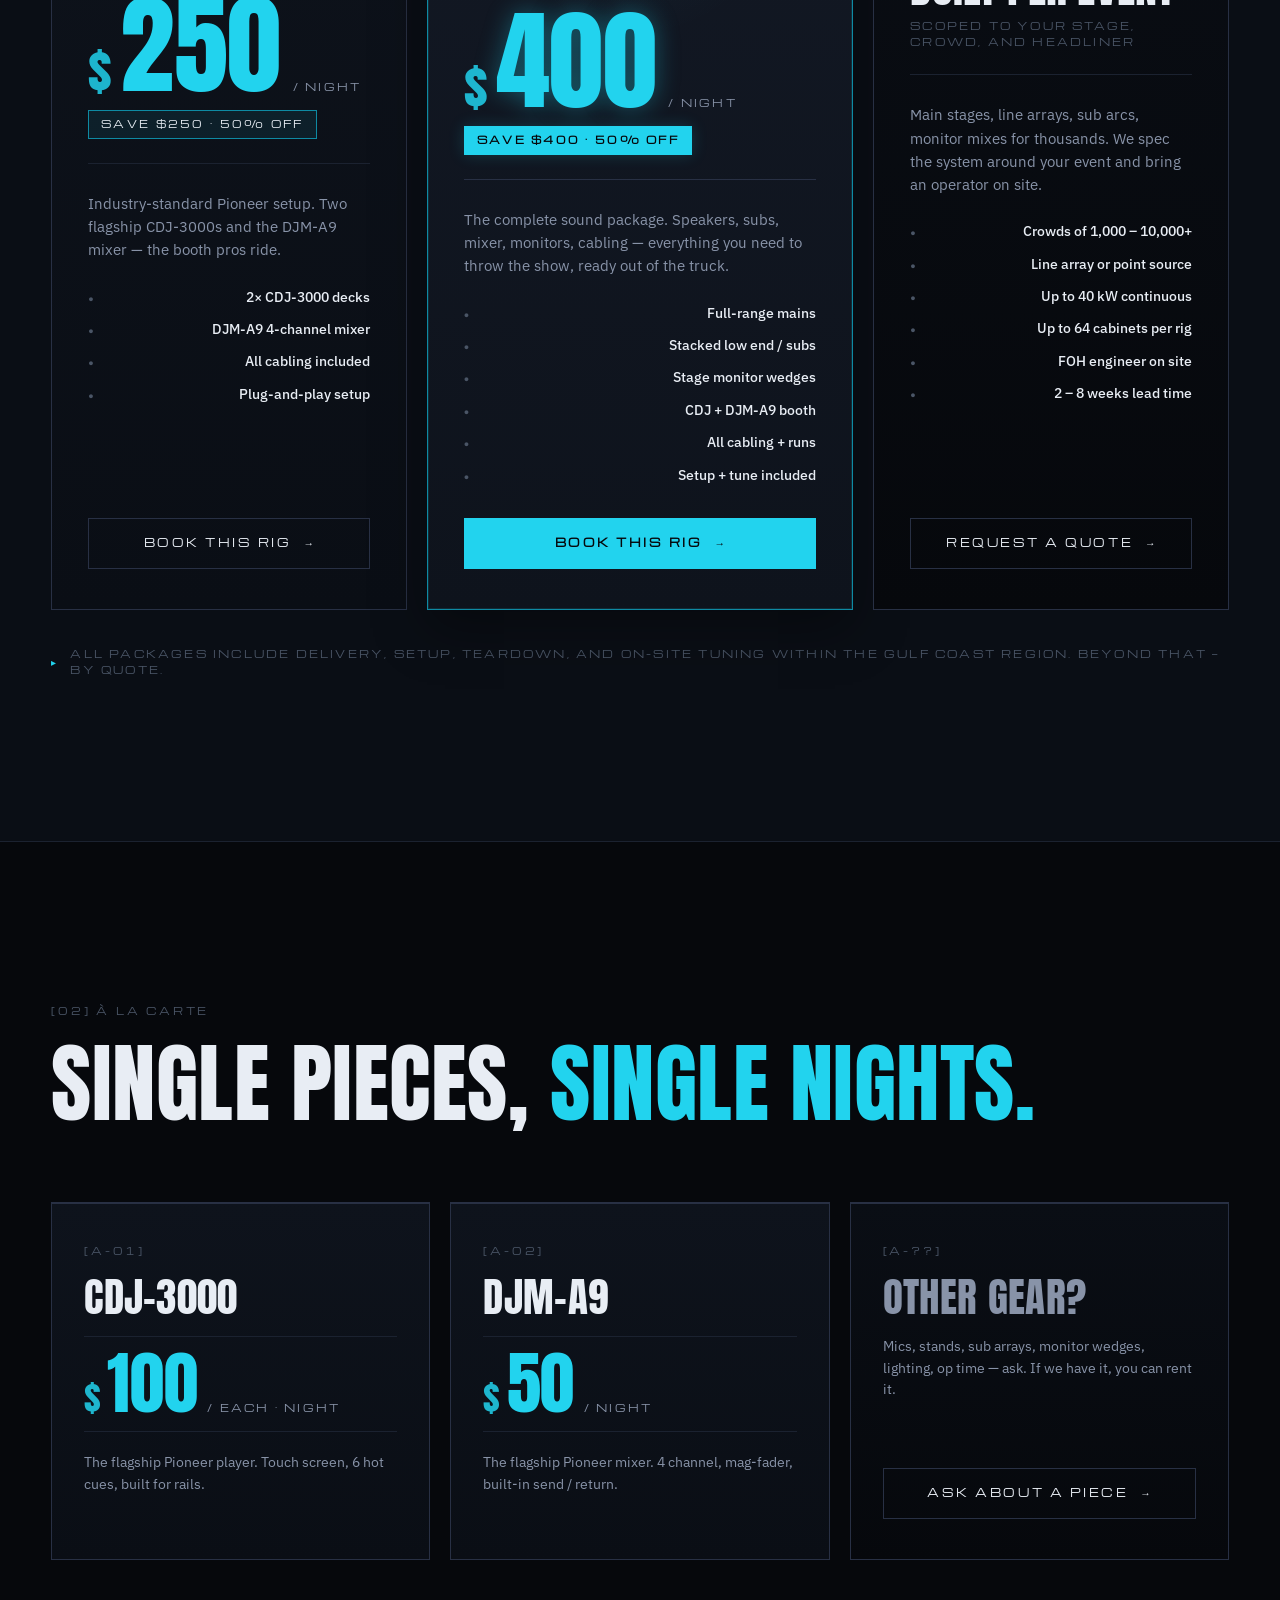
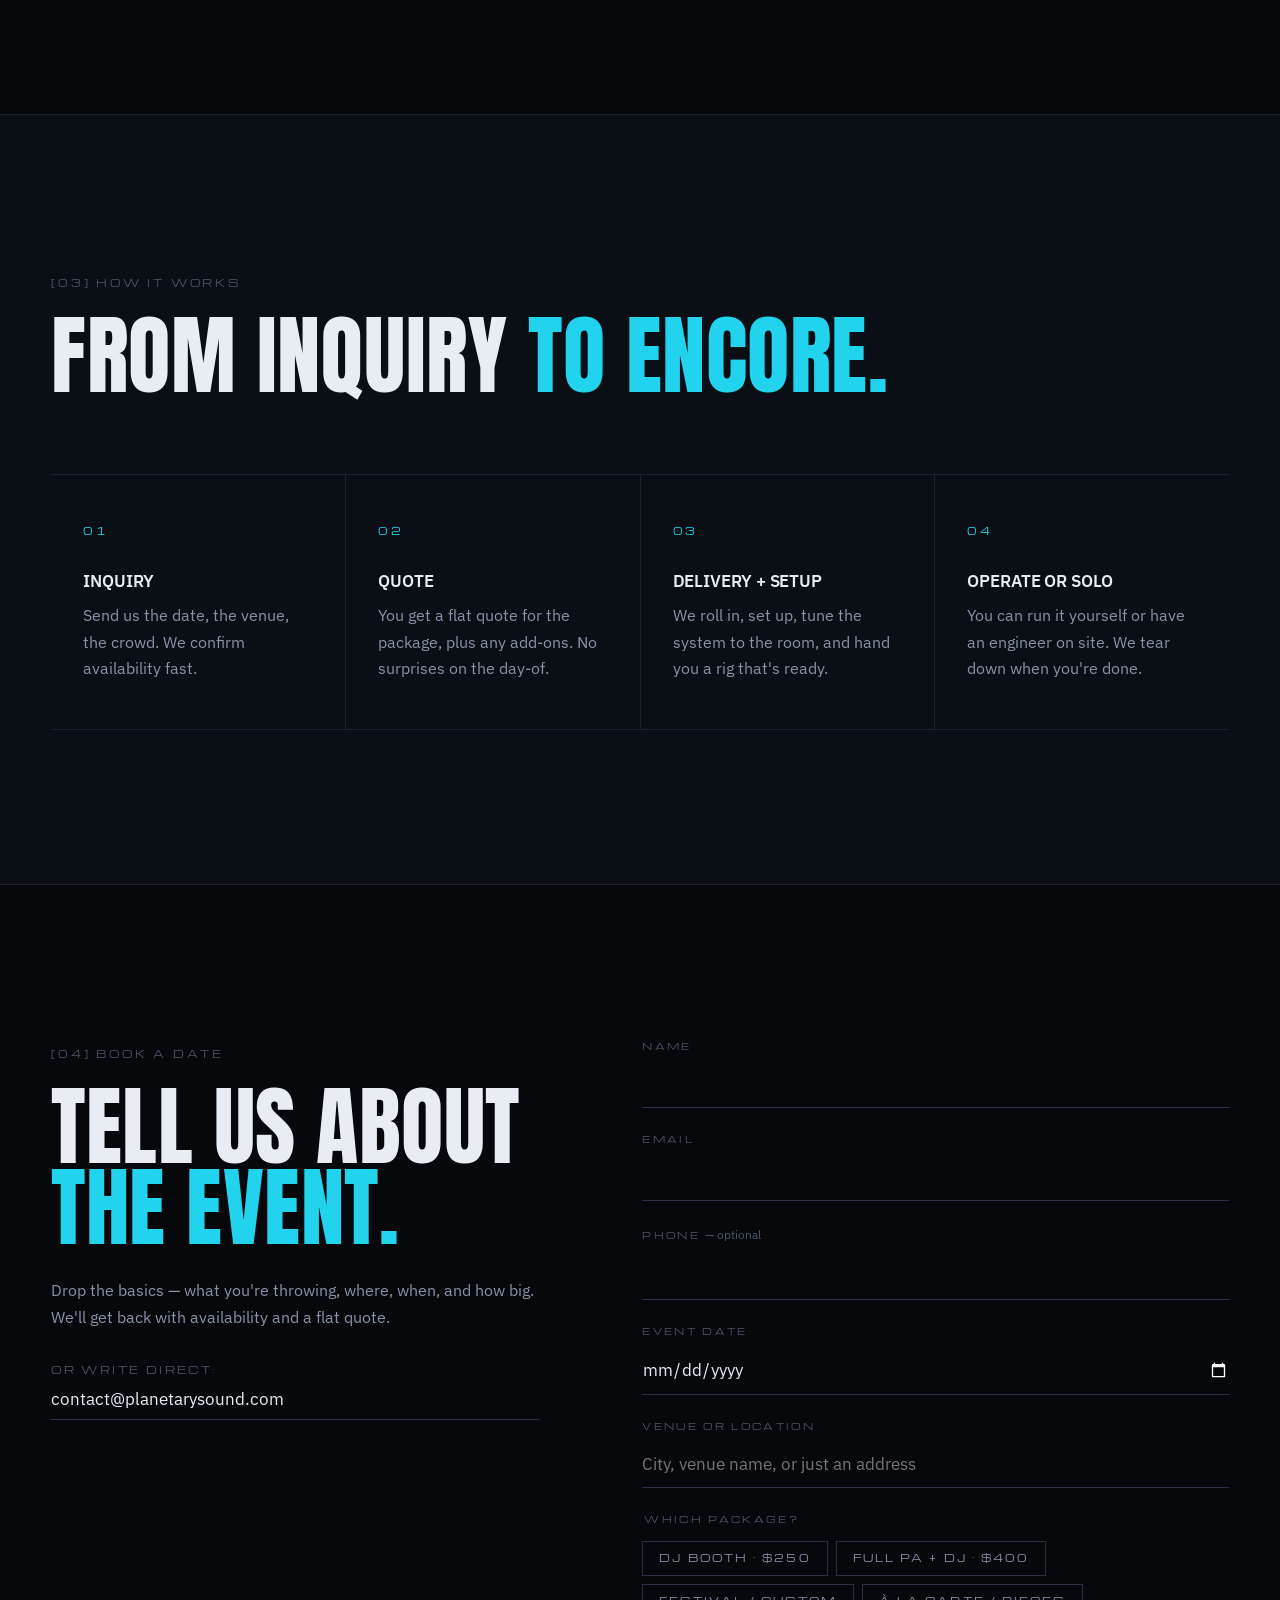
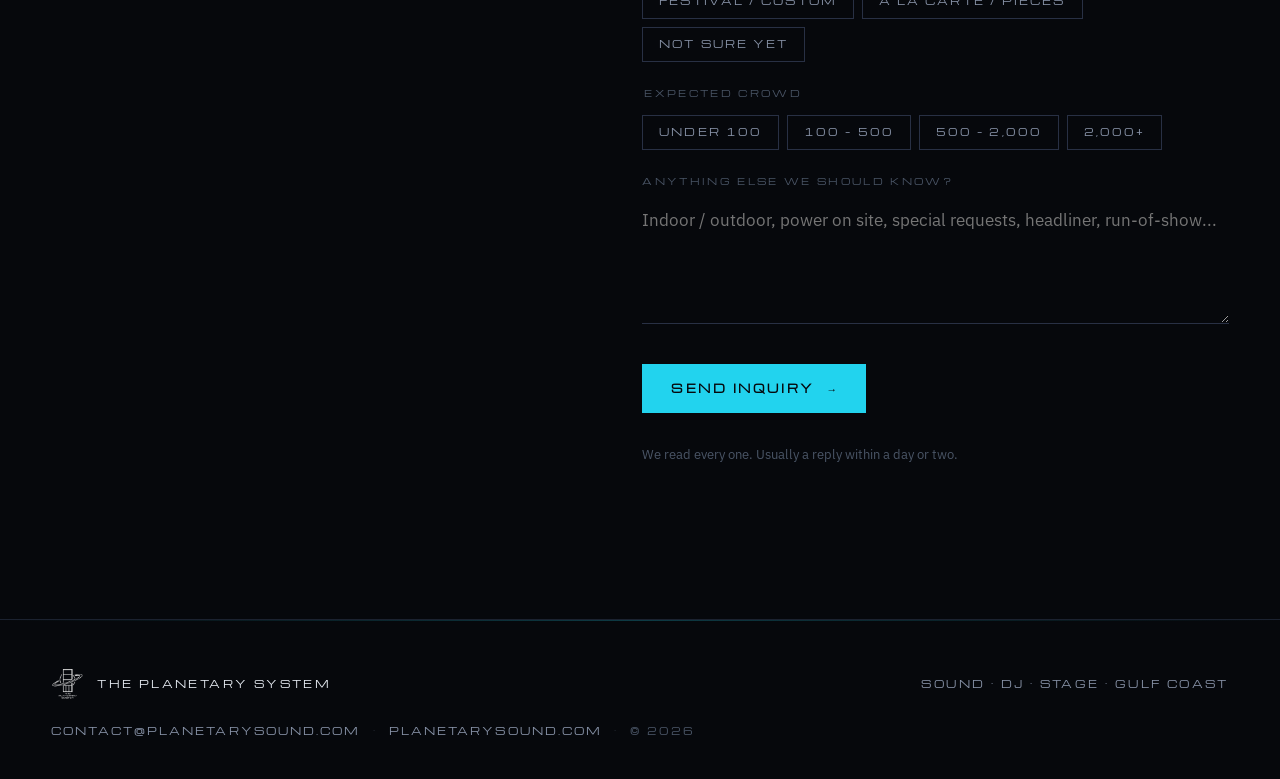
==== commit 5131d256: "Juice up rental pricing cards - Top accent strips (cyan on featured, hairline on others) + corner ti" ====
--- a/rental.html
+++ b/rental.html
@@ -91,81 +91,98 @@
         <div class="pricing-grid">
 
           <!-- P-01 DJ BOOTH -->
-          <article class="price-card">
+          <article class="price-card" data-pnum="01">
+            <span class="card-ghost-num" aria-hidden="true">01</span>
             <div class="price-card-head">
               <p class="card-label">[P-01] DJ Booth</p>
               <span class="price-badge">Pioneer</span>
             </div>
             <h3 class="price-name">2× CDJ-3000<br />+ DJM-A9</h3>
-            <div class="price-row">
-              <span class="was">$500</span>
-              <span class="now">$250</span>
-              <span class="per">/ night</span>
-            </div>
+
+            <div class="price-block">
+              <div class="was-chip">Was <span class="was">$500</span></div>
+              <div class="now-row">
+                <span class="dollar" aria-hidden="true">$</span><span class="now">250</span><span class="per">/ night</span>
+              </div>
+              <div class="save-chip">Save $250 · 50% off</div>
+            </div>
+
             <p class="price-blurb">
               Industry-standard Pioneer setup. Two flagship CDJ-3000s and the DJM-A9 mixer — the booth pros ride.
             </p>
-            <ul class="spec-list">
-              <li><span>Decks</span><span>2× CDJ-3000</span></li>
-              <li><span>Mixer</span><span>DJM-A9</span></li>
-              <li><span>Cabling</span><span>Included</span></li>
-              <li><span>Setup</span><span>Plug-and-play</span></li>
+            <ul class="spec-list spec-list-pricing">
+              <li><span class="spec-dot" aria-hidden="true">●</span><span>2× CDJ-3000 decks</span></li>
+              <li><span class="spec-dot" aria-hidden="true">●</span><span>DJM-A9 4-channel mixer</span></li>
+              <li><span class="spec-dot" aria-hidden="true">●</span><span>All cabling included</span></li>
+              <li><span class="spec-dot" aria-hidden="true">●</span><span>Plug-and-play setup</span></li>
             </ul>
-            <a href="#book" class="text-link card-cta" data-package="DJ Booth">
+            <a href="#book" class="btn btn-ghost card-cta" data-package="DJ Booth">
               Book this rig<span class="arrow" aria-hidden="true">→</span>
             </a>
           </article>
 
           <!-- P-02 FULL PA + DJ (featured) -->
-          <article class="price-card price-card-featured">
+          <article class="price-card price-card-featured" data-pnum="02">
+            <div class="price-card-ribbon" aria-label="Flagship rig, most booked">
+              <span class="ribbon-tick">▸</span> Flagship · Most booked <span class="ribbon-tick">◂</span>
+            </div>
+            <span class="card-ghost-num" aria-hidden="true">02</span>
             <div class="price-card-head">
               <p class="card-label">[P-02] Full PA + DJ</p>
               <span class="price-badge price-badge-featured">Full rig</span>
             </div>
             <h3 class="price-name">Full PA<br />+ DJ System</h3>
-            <div class="price-row">
-              <span class="was">$800</span>
-              <span class="now">$400</span>
-              <span class="per">/ night</span>
-            </div>
+
+            <div class="price-block">
+              <div class="was-chip">Was <span class="was">$800</span></div>
+              <div class="now-row">
+                <span class="dollar" aria-hidden="true">$</span><span class="now">400</span><span class="per">/ night</span>
+              </div>
+              <div class="save-chip save-chip-featured">Save $400 · 50% off</div>
+            </div>
+
             <p class="price-blurb">
               The complete sound package. Speakers, subs, mixer, monitors, cabling — everything you need to throw the show, ready out of the truck.
             </p>
-            <ul class="spec-list">
-              <li><span>Tops</span><span>Full-range mains</span></li>
-              <li><span>Subs</span><span>Stacked low end</span></li>
-              <li><span>Monitors</span><span>Stage wedges</span></li>
-              <li><span>DJ booth</span><span>CDJ + mixer included</span></li>
-              <li><span>Cabling</span><span>All runs included</span></li>
-              <li><span>Setup</span><span>Plug-and-play</span></li>
+            <ul class="spec-list spec-list-pricing">
+              <li><span class="spec-dot" aria-hidden="true">●</span><span>Full-range mains</span></li>
+              <li><span class="spec-dot" aria-hidden="true">●</span><span>Stacked low end / subs</span></li>
+              <li><span class="spec-dot" aria-hidden="true">●</span><span>Stage monitor wedges</span></li>
+              <li><span class="spec-dot" aria-hidden="true">●</span><span>CDJ + DJM-A9 booth</span></li>
+              <li><span class="spec-dot" aria-hidden="true">●</span><span>All cabling + runs</span></li>
+              <li><span class="spec-dot" aria-hidden="true">●</span><span>Setup + tune included</span></li>
             </ul>
-            <a href="#book" class="text-link card-cta" data-package="Full PA + DJ System">
+            <a href="#book" class="btn btn-primary card-cta" data-package="Full PA + DJ System">
               Book this rig<span class="arrow" aria-hidden="true">→</span>
             </a>
           </article>
 
           <!-- P-03 FESTIVAL / CUSTOM -->
-          <article class="price-card price-card-quote">
+          <article class="price-card price-card-quote" data-pnum="03">
+            <span class="card-ghost-num" aria-hidden="true">03</span>
             <div class="price-card-head">
               <p class="card-label">[P-03] Festival · Custom</p>
               <span class="price-badge price-badge-quote">By quote</span>
             </div>
             <h3 class="price-name">Festival /<br />Custom Build</h3>
-            <div class="price-row price-row-quote">
-              <span class="now">Built<br />per event</span>
-            </div>
+
+            <div class="price-block price-block-quote">
+              <div class="quote-label">Built per event</div>
+              <div class="quote-meta">Scoped to your stage, crowd, and headliner</div>
+            </div>
+
             <p class="price-blurb">
-              Main stages, line arrays, sub arcs, monitor mixes for thousands. We spec the system around your stage, crowd, and headliner. Operator on site.
-            </p>
-            <ul class="spec-list">
-              <li><span>Crowd</span><span>1,000 – 10,000+</span></li>
-              <li><span>System</span><span>Line array / point source</span></li>
-              <li><span>Output</span><span>Up to 40 kW</span></li>
-              <li><span>Cabinets</span><span>Up to 64</span></li>
-              <li><span>FOH</span><span>Operator on site</span></li>
-              <li><span>Lead time</span><span>2–8 weeks typical</span></li>
+              Main stages, line arrays, sub arcs, monitor mixes for thousands. We spec the system around your event and bring an operator on site.
+            </p>
+            <ul class="spec-list spec-list-pricing">
+              <li><span class="spec-dot" aria-hidden="true">●</span><span>Crowds of 1,000 – 10,000+</span></li>
+              <li><span class="spec-dot" aria-hidden="true">●</span><span>Line array or point source</span></li>
+              <li><span class="spec-dot" aria-hidden="true">●</span><span>Up to 40 kW continuous</span></li>
+              <li><span class="spec-dot" aria-hidden="true">●</span><span>Up to 64 cabinets per rig</span></li>
+              <li><span class="spec-dot" aria-hidden="true">●</span><span>FOH engineer on site</span></li>
+              <li><span class="spec-dot" aria-hidden="true">●</span><span>2 – 8 weeks lead time</span></li>
             </ul>
-            <a href="#book" class="text-link card-cta" data-package="Festival / Custom">
+            <a href="#book" class="btn btn-ghost card-cta" data-package="Festival / Custom">
               Request a quote<span class="arrow" aria-hidden="true">→</span>
             </a>
           </article>
@@ -173,7 +190,8 @@
         </div>
 
         <p class="packages-foot">
-          All packages include delivery, setup, and teardown within the Gulf Coast region. Beyond that — by quote.
+          <span class="packages-foot-tick">▸</span>
+          All packages include delivery, setup, teardown, and on-site tuning within the Gulf Coast region. Beyond that — by quote.
         </p>
       </div>
     </section>
@@ -190,9 +208,8 @@
           <article class="alc-item">
             <p class="card-label">[A-01]</p>
             <h3 class="alc-name">CDJ-3000</h3>
-            <div class="price-row alc-price">
-              <span class="now">$100</span>
-              <span class="per">/ each · night</span>
+            <div class="alc-price-row">
+              <span class="dollar" aria-hidden="true">$</span><span class="now">100</span><span class="per">/ each · night</span>
             </div>
             <p class="alc-blurb">
               The flagship Pioneer player. Touch screen, 6 hot cues, built for rails.
@@ -202,9 +219,8 @@
           <article class="alc-item">
             <p class="card-label">[A-02]</p>
             <h3 class="alc-name">DJM-A9</h3>
-            <div class="price-row alc-price">
-              <span class="now">$50</span>
-              <span class="per">/ night</span>
+            <div class="alc-price-row">
+              <span class="dollar" aria-hidden="true">$</span><span class="now">50</span><span class="per">/ night</span>
             </div>
             <p class="alc-blurb">
               The flagship Pioneer mixer. 4 channel, mag-fader, built-in send / return.
@@ -217,7 +233,7 @@
             <p class="alc-blurb">
               Mics, stands, sub arrays, monitor wedges, lighting, op time — ask. If we have it, you can rent it.
             </p>
-            <a href="#book" class="text-link alc-cta">
+            <a href="#book" class="btn btn-ghost alc-cta">
               Ask about a piece<span class="arrow" aria-hidden="true">→</span>
             </a>
           </article>
--- a/styles.css
+++ b/styles.css
@@ -944,46 +944,152 @@
 }
 
 /* Packages section */
-.packages { background: var(--bg-rise); }
+.packages {
+  background: var(--bg-rise);
+}
 .pricing-grid {
   display: grid;
-  grid-template-columns: 1fr 1.15fr 1fr;
-  gap: 1px;
-  background: var(--hairline);
-  border: 1px solid var(--hairline);
-}
+  grid-template-columns: 1fr 1.2fr 1fr;
+  gap: 20px;
+  align-items: stretch;
+}
+
+/* ---- Price card base ---- */
 .price-card {
-  background: var(--bg-rise);
-  padding: 40px 32px;
+  background: linear-gradient(180deg, var(--surface) 0%, var(--bg-rise) 100%);
+  border: 1px solid var(--hairline-2);
+  padding: 56px 36px 40px;
   display: flex;
   flex-direction: column;
   position: relative;
-  transition: background .3s var(--ease);
+  overflow: hidden;
+  transition: transform .35s var(--ease),
+              border-color .35s var(--ease),
+              box-shadow .35s var(--ease),
+              background .35s var(--ease);
+}
+.price-card::before {
+  /* Top accent strip */
+  content: "";
+  position: absolute;
+  top: 0; left: 0; right: 0;
+  height: 2px;
+  background: var(--hairline-2);
+  transition: background .35s var(--ease), box-shadow .35s var(--ease);
+}
+.price-card::after {
+  /* Corner tick */
+  content: "";
+  position: absolute;
+  top: 18px; left: 18px;
+  width: 12px; height: 12px;
+  border-top: 1px solid var(--text-mute);
+  border-left: 1px solid var(--text-mute);
+  opacity: .5;
+  transition: opacity .3s var(--ease), border-color .3s var(--ease);
 }
 .price-card:hover {
-  background: var(--surface);
-}
+  transform: translateY(-4px);
+  border-color: var(--text-mute);
+  box-shadow: 0 18px 50px rgba(0,0,0,0.45);
+}
+.price-card:hover::after {
+  opacity: 1;
+  border-color: var(--signal);
+}
+
+/* Ghost numeral floating behind content */
+.card-ghost-num {
+  position: absolute;
+  top: 12px;
+  right: 18px;
+  font-family: var(--display);
+  font-weight: 400;
+  font-size: 96px;
+  line-height: 0.85;
+  letter-spacing: 0.005em;
+  color: rgba(255, 255, 255, 0.04);
+  pointer-events: none;
+  user-select: none;
+  z-index: 0;
+}
+
+/* ---- Featured (P-02) ---- */
 .price-card-featured {
-  background: var(--surface);
-  box-shadow: inset 0 0 0 1px var(--signal-glow);
+  background:
+    radial-gradient(ellipse 80% 60% at 50% 0%, rgba(34, 211, 238, 0.10), transparent 60%),
+    linear-gradient(180deg, var(--surface-2) 0%, var(--surface) 100%);
+  border-color: var(--signal-dim);
+  box-shadow:
+    0 0 0 1px rgba(34, 211, 238, 0.12) inset,
+    0 18px 50px rgba(0,0,0,0.35);
 }
 .price-card-featured::before {
-  content: "";
-  position: absolute;
-  top: 0; left: 0; right: 0;
-  height: 1px;
   background: var(--signal);
-  box-shadow: 0 0 12px var(--signal-glow);
-}
+  box-shadow: 0 0 18px var(--signal-glow);
+  height: 2px;
+}
+.price-card-featured::after {
+  border-top-color: var(--signal);
+  border-left-color: var(--signal);
+  opacity: 1;
+}
+.price-card-featured:hover {
+  border-color: var(--signal);
+  box-shadow:
+    0 0 0 1px var(--signal-glow) inset,
+    0 24px 60px rgba(0,0,0,0.5),
+    0 0 32px rgba(34, 211, 238, 0.18);
+}
+.price-card-featured .card-ghost-num {
+  color: rgba(34, 211, 238, 0.07);
+}
+
+/* Featured ribbon banner */
+.price-card-ribbon {
+  position: absolute;
+  top: 14px;
+  left: 50%;
+  transform: translateX(-50%);
+  font-family: var(--mono);
+  font-size: 9px;
+  letter-spacing: 0.32em;
+  text-transform: uppercase;
+  color: var(--signal);
+  background: var(--bg);
+  border: 1px solid var(--signal);
+  padding: 5px 14px;
+  white-space: nowrap;
+  box-shadow: 0 0 16px var(--signal-glow);
+  z-index: 2;
+}
+.price-card-ribbon .ribbon-tick {
+  color: var(--signal);
+  opacity: .7;
+  margin: 0 4px;
+}
+.price-card-featured {
+  /* extra top padding to make room for ribbon */
+  padding-top: 72px;
+}
+
+/* ---- Quote card (P-03) ---- */
 .price-card-quote {
-  background: var(--bg);
-}
+  background: linear-gradient(180deg, var(--bg-rise) 0%, var(--bg) 100%);
+}
+.price-card-quote::before {
+  background: var(--text-mute);
+}
+
+/* ---- Card head ---- */
 .price-card-head {
   display: flex;
   justify-content: space-between;
   align-items: flex-start;
   gap: 12px;
   margin-bottom: 24px;
+  position: relative;
+  z-index: 1;
 }
 .price-card-head .card-label { margin-bottom: 0; }
 .price-badge {
@@ -991,7 +1097,7 @@
   font-size: 8.5px;
   letter-spacing: 0.22em;
   text-transform: uppercase;
-  padding: 5px 9px;
+  padding: 5px 10px;
   border: 1px solid var(--hairline-2);
   color: var(--text-dim);
   white-space: nowrap;
@@ -1005,118 +1111,282 @@
   border-color: var(--text-mute);
   color: var(--text-mute);
 }
+
 .price-name {
   font-family: var(--display);
   font-weight: 400;
-  font-size: clamp(32px, 3.4vw, 44px);
-  line-height: 0.96;
+  font-size: clamp(34px, 3.5vw, 46px);
+  line-height: 0.94;
   letter-spacing: 0.005em;
   text-transform: uppercase;
-  margin: 0 0 24px 0;
-  color: var(--text);
-}
-.price-row {
-  display: flex;
-  align-items: baseline;
-  gap: 12px;
-  flex-wrap: wrap;
-  margin-bottom: 16px;
-}
-.price-row-quote .now {
-  font-size: clamp(28px, 3vw, 36px);
-  line-height: 1;
-}
-.was {
-  font-family: var(--mono);
-  font-size: 16px;
+  margin: 0 0 28px 0;
+  color: var(--text);
+  position: relative;
+  z-index: 1;
+}
+
+/* ---- Price block ---- */
+.price-block {
+  margin: 0 0 28px;
+  position: relative;
+  z-index: 1;
+  padding: 24px 0;
+  border-top: 1px solid var(--hairline);
+  border-bottom: 1px solid var(--hairline);
+}
+.price-card-featured .price-block {
+  border-color: var(--hairline-2);
+}
+.was-chip {
+  font-family: var(--mono);
+  font-size: 10px;
+  letter-spacing: 0.24em;
+  text-transform: uppercase;
+  color: var(--text-mute);
+  margin-bottom: 12px;
+}
+.was-chip .was {
+  font-family: var(--sans);
+  font-size: 17px;
+  font-weight: 500;
+  letter-spacing: 0;
+  text-transform: none;
   color: var(--text-mute);
   text-decoration: line-through;
-  text-decoration-thickness: 1.5px;
+  text-decoration-thickness: 2px;
   text-decoration-color: var(--signal-dim);
+  margin-left: 8px;
+}
+.now-row {
+  display: flex;
+  align-items: baseline;
+  gap: 8px;
+  margin-bottom: 14px;
+  line-height: 1;
+}
+.dollar {
+  font-family: var(--display);
+  font-weight: 400;
+  font-size: clamp(38px, 4vw, 52px);
+  color: var(--signal);
+  line-height: 1;
+  letter-spacing: 0.005em;
+  opacity: .85;
 }
 .now {
   font-family: var(--display);
   font-weight: 400;
-  font-size: clamp(48px, 5vw, 68px);
+  font-size: clamp(72px, 8.5vw, 116px);
   color: var(--signal);
+  line-height: 0.88;
+  letter-spacing: -0.005em;
+}
+.price-card-featured .now {
+  text-shadow: 0 0 24px rgba(34, 211, 238, 0.35);
+}
+.per {
+  font-family: var(--mono);
+  font-size: 10px;
+  letter-spacing: 0.22em;
+  text-transform: uppercase;
+  color: var(--text-dim);
+  margin-left: 4px;
+}
+.save-chip {
+  display: inline-block;
+  font-family: var(--mono);
+  font-size: 9.5px;
+  letter-spacing: 0.24em;
+  text-transform: uppercase;
+  color: var(--text);
+  background: rgba(34, 211, 238, 0.08);
+  border: 1px solid var(--signal-dim);
+  padding: 6px 12px;
+}
+.save-chip-featured {
+  background: var(--signal);
+  border-color: var(--signal);
+  color: var(--bg);
+  font-weight: 700;
+  box-shadow: 0 0 16px var(--signal-glow);
+}
+
+/* Quote-card price block variant */
+.price-block-quote {
+  text-align: left;
+}
+.quote-label {
+  font-family: var(--display);
+  font-weight: 400;
+  font-size: clamp(32px, 3.4vw, 44px);
   line-height: 1;
   letter-spacing: 0.005em;
-}
-.per {
+  text-transform: uppercase;
+  color: var(--text);
+  margin-bottom: 10px;
+}
+.quote-meta {
   font-family: var(--mono);
   font-size: 10px;
   letter-spacing: 0.22em;
   text-transform: uppercase;
   color: var(--text-mute);
 }
+
+/* ---- Blurb ---- */
 .price-blurb {
   font-size: 14.5px;
   line-height: 1.6;
   color: var(--text-dim);
   margin: 0 0 24px 0;
-  flex-grow: 0;
-}
-.price-card .spec-list {
-  margin-top: 0;
-  margin-bottom: 28px;
-}
+  position: relative;
+  z-index: 1;
+}
+
+/* ---- Spec list with dot bullets ---- */
+.spec-list-pricing {
+  list-style: none;
+  margin: 0 0 32px 0;
+  padding: 0;
+  display: grid;
+  gap: 10px;
+  position: relative;
+  z-index: 1;
+  border: 0;
+}
+.spec-list-pricing li {
+  display: flex;
+  align-items: baseline;
+  gap: 12px;
+  padding: 0;
+  border: 0;
+  font-size: 14px;
+  color: var(--text-dim);
+}
+.spec-list-pricing li span {
+  font-family: var(--sans);
+  font-size: 14px;
+  letter-spacing: 0;
+  text-transform: none;
+  padding: 0;
+  color: var(--text-dim);
+  text-align: left;
+  font-weight: 400;
+}
+.spec-list-pricing .spec-dot {
+  color: var(--signal);
+  font-size: 6px;
+  line-height: 1;
+  flex-shrink: 0;
+  width: 6px;
+  margin-top: -2px;
+}
+.price-card-featured .spec-list-pricing li span:not(.spec-dot) {
+  color: var(--text);
+}
+
+/* ---- Per-card CTA (proper button) ---- */
 .price-card .card-cta {
   margin-top: auto;
-  align-self: flex-start;
-}
-
+  align-self: stretch;
+  justify-content: center;
+  position: relative;
+  z-index: 1;
+}
+
+/* ---- Packages footnote ---- */
 .packages-foot {
-  margin-top: 32px;
+  margin-top: 36px;
   font-family: var(--mono);
   font-size: 10px;
   letter-spacing: 0.22em;
   text-transform: uppercase;
   color: var(--text-mute);
-}
-
-/* À la carte */
+  display: flex;
+  align-items: center;
+  gap: 12px;
+}
+.packages-foot-tick {
+  color: var(--signal);
+}
+
+/* ============================================================
+   À LA CARTE
+   ============================================================ */
 .a-la-carte { background: var(--bg); }
 .alc-grid {
   display: grid;
   grid-template-columns: repeat(3, 1fr);
-  gap: 1px;
-  background: var(--hairline);
-  border-top: 1px solid var(--hairline);
-  border-bottom: 1px solid var(--hairline);
+  gap: 20px;
 }
 .alc-item {
-  background: var(--bg);
-  padding: 36px 28px;
+  background: linear-gradient(180deg, var(--surface) 0%, var(--bg-rise) 100%);
+  border: 1px solid var(--hairline-2);
+  padding: 40px 32px;
   display: flex;
   flex-direction: column;
-}
-.alc-item:hover { background: var(--bg-rise); }
-.alc-item .card-label { margin-bottom: 16px; }
+  position: relative;
+  overflow: hidden;
+  transition: transform .35s var(--ease), border-color .35s var(--ease), box-shadow .35s var(--ease);
+}
+.alc-item::before {
+  content: "";
+  position: absolute;
+  top: 0; left: 0; right: 0;
+  height: 1px;
+  background: var(--hairline-2);
+  transition: background .35s var(--ease);
+}
+.alc-item:hover {
+  transform: translateY(-3px);
+  border-color: var(--text-mute);
+  box-shadow: 0 12px 32px rgba(0,0,0,0.4);
+}
+.alc-item:hover::before { background: var(--signal); }
+.alc-item .card-label { margin-bottom: 18px; }
 .alc-name {
   font-family: var(--display);
   font-weight: 400;
-  font-size: clamp(28px, 3vw, 38px);
+  font-size: clamp(32px, 3.2vw, 42px);
   line-height: 0.96;
   letter-spacing: 0.008em;
   text-transform: uppercase;
-  margin: 0 0 18px 0;
-  color: var(--text);
-}
-.alc-price { margin-bottom: 18px; }
-.alc-price .now {
-  font-size: clamp(36px, 3.6vw, 48px);
+  margin: 0 0 20px 0;
+  color: var(--text);
+}
+.alc-price-row {
+  display: flex;
+  align-items: baseline;
+  gap: 6px;
+  margin: 0 0 20px 0;
+  padding: 16px 0;
+  border-top: 1px solid var(--hairline);
+  border-bottom: 1px solid var(--hairline);
+  line-height: 1;
+}
+.alc-price-row .dollar {
+  font-size: clamp(28px, 3vw, 36px);
+}
+.alc-price-row .now {
+  font-size: clamp(52px, 5.4vw, 72px);
+}
+.alc-price-row .per {
+  margin-left: 4px;
 }
 .alc-blurb {
   font-size: 14px;
   line-height: 1.55;
   color: var(--text-dim);
-  margin: 0;
+  margin: 0 0 24px 0;
 }
 .alc-cta {
   margin-top: auto;
-  align-self: flex-start;
-}
-.alc-more .card-label { color: var(--text-mute); }
+  align-self: stretch;
+  justify-content: center;
+}
+.alc-more {
+  background: linear-gradient(180deg, var(--bg-rise) 0%, var(--bg) 100%);
+}
 .alc-more .alc-name { color: var(--text-dim); }
 
 /* Rental form additions — date input theming */
@@ -1130,21 +1400,38 @@
 @media (max-width: 1080px) {
   .pricing-grid {
     grid-template-columns: 1fr;
+    gap: 16px;
   }
   .alc-grid {
     grid-template-columns: 1fr 1fr;
   }
+  .card-ghost-num { font-size: 80px; }
 }
 @media (max-width: 720px) {
   .alc-grid {
     grid-template-columns: 1fr;
   }
-  .price-card,
+  .price-card {
+    padding: 48px 24px 32px;
+  }
+  .price-card-featured {
+    padding-top: 64px;
+  }
   .alc-item {
     padding: 32px 24px;
   }
   .price-card-head {
     flex-wrap: wrap;
+  }
+  .card-ghost-num {
+    font-size: 72px;
+    top: 8px;
+    right: 14px;
+  }
+  .price-card-ribbon {
+    font-size: 8.5px;
+    letter-spacing: 0.26em;
+    padding: 5px 10px;
   }
 }
 
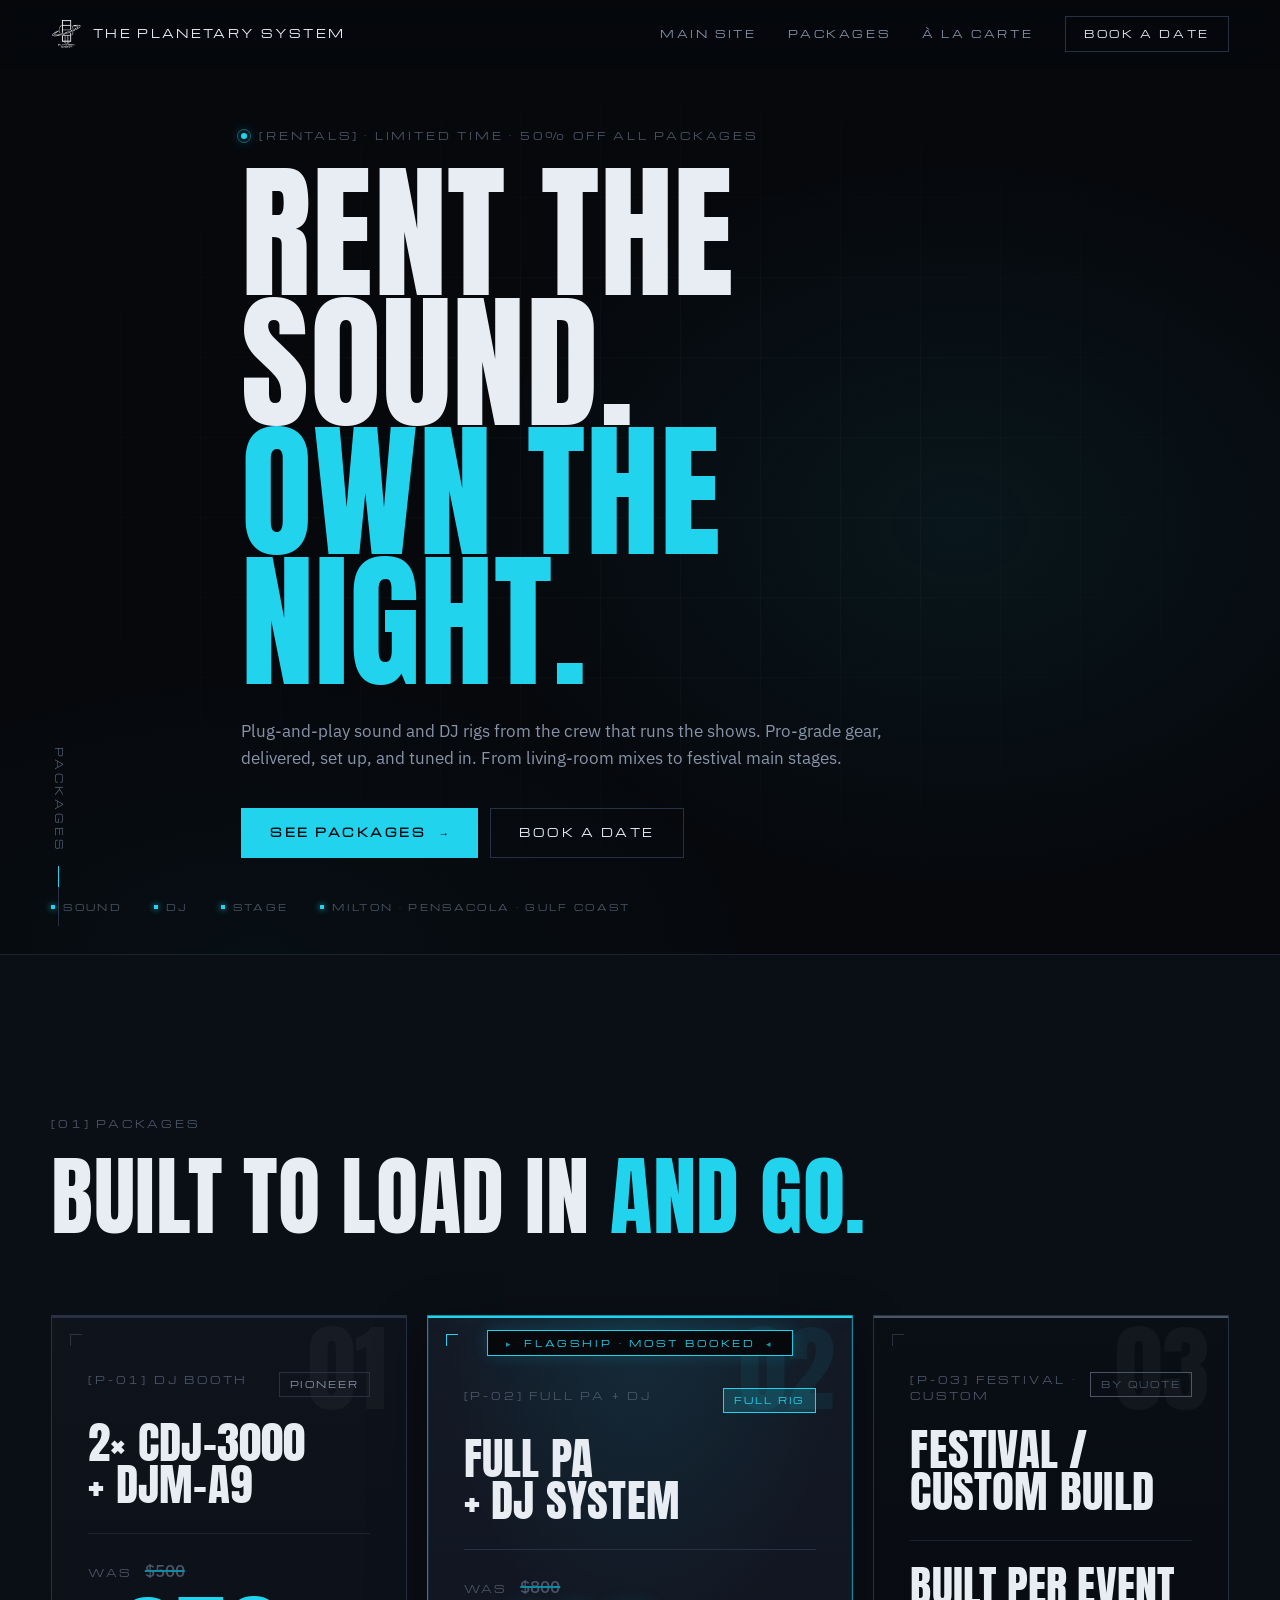
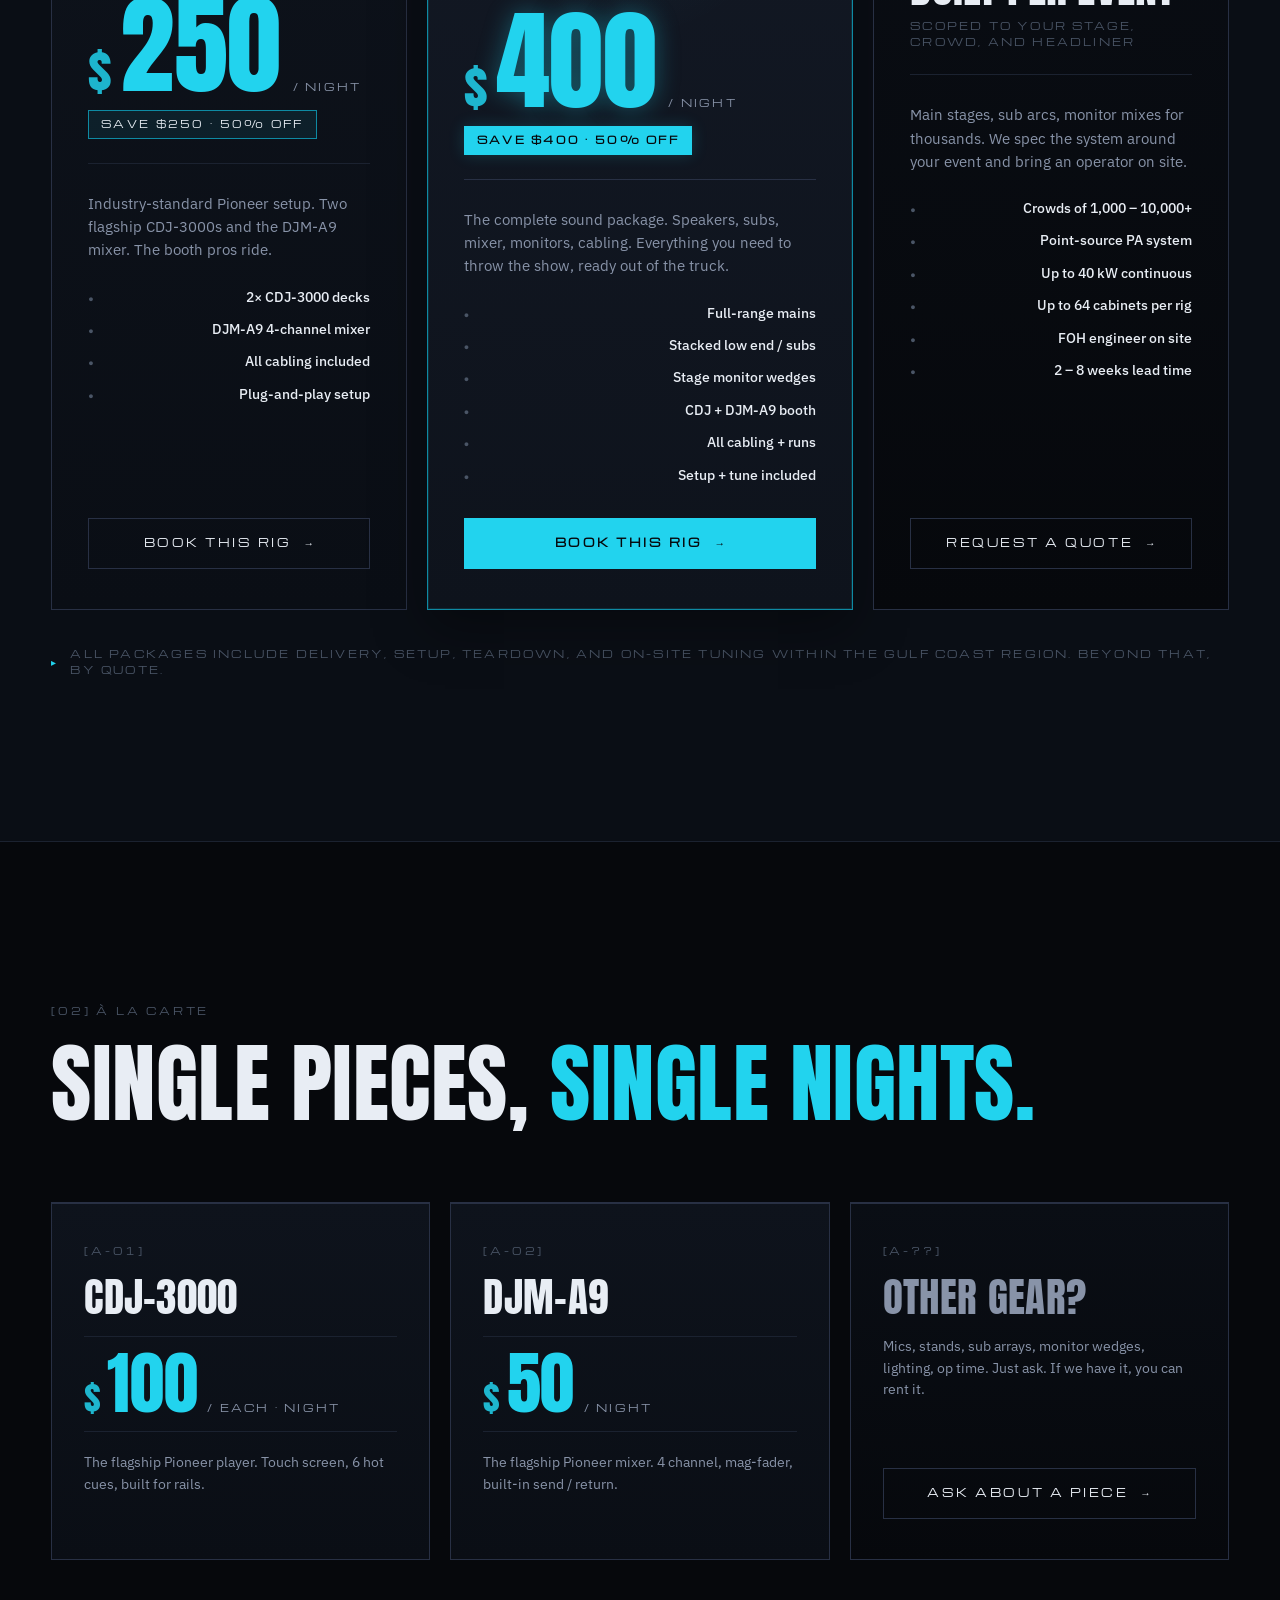
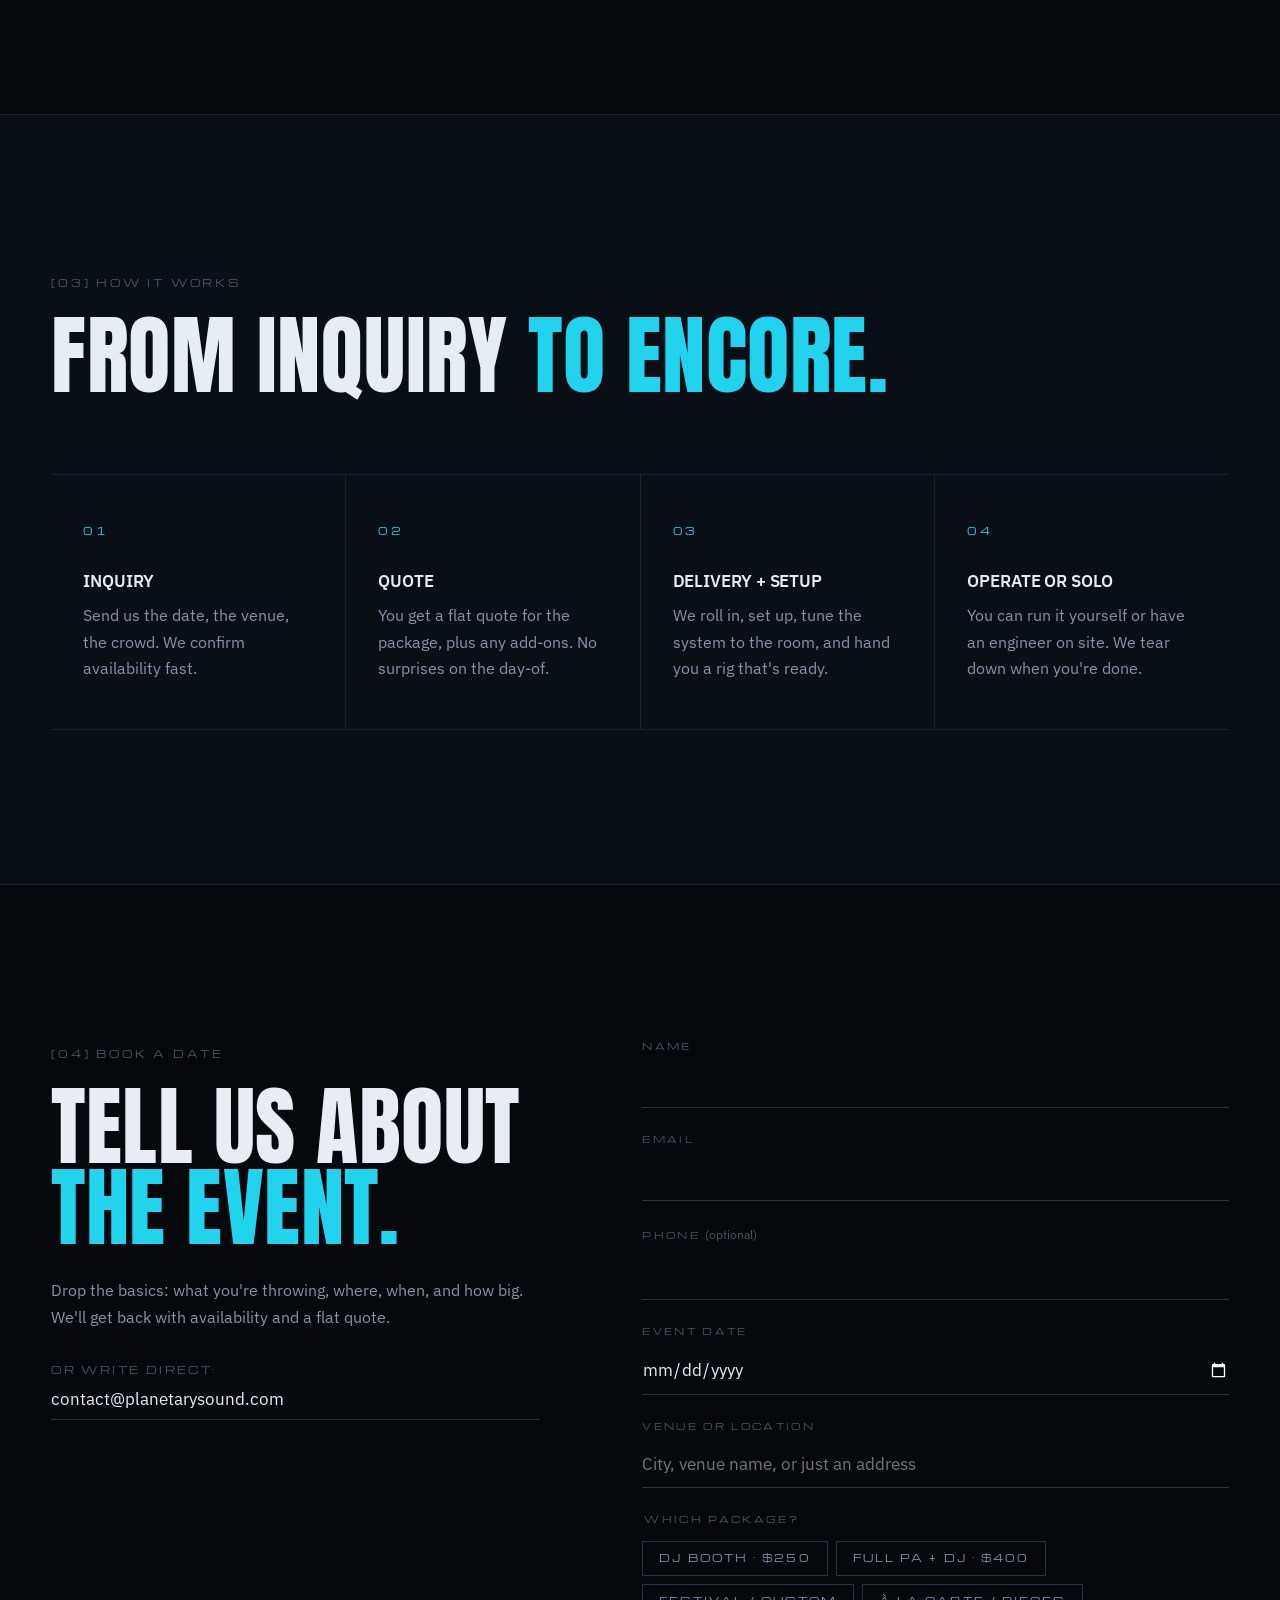
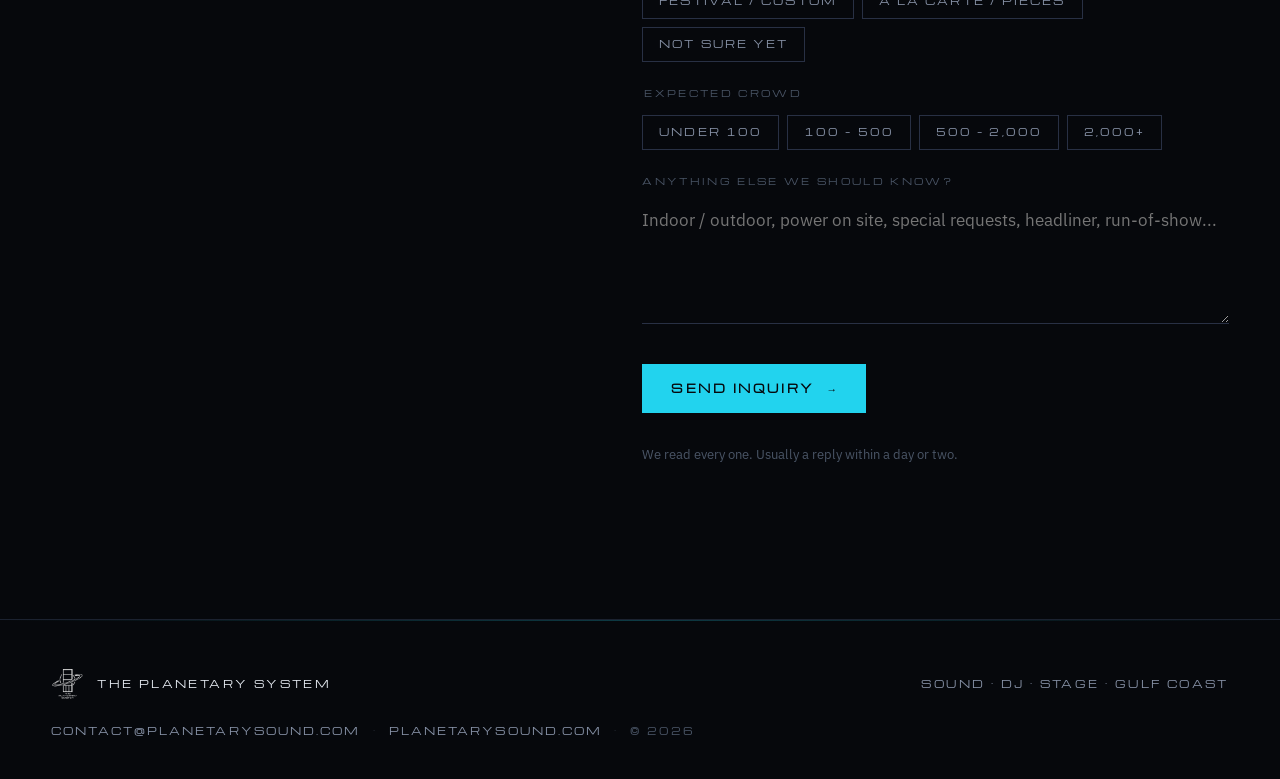
==== commit b35f04df: "Strip em dashes and remove line array mentions Per Ben: clear all em dashes site-wide, and remove 'l" ====
--- a/rental.html
+++ b/rental.html
@@ -3,11 +3,11 @@
 <head>
   <meta charset="utf-8" />
   <meta name="viewport" content="width=device-width, initial-scale=1" />
-  <title>Sound &amp; DJ Rentals — The Planetary System</title>
+  <title>Sound &amp; DJ Rentals · The Planetary System</title>
   <meta name="description" content="Plug-and-play sound &amp; DJ rentals on the Florida Gulf Coast. Full PA + DJ systems, CDJ-3000 booths, festival-scale custom rigs. From the crew that runs the shows." />
   <meta name="theme-color" content="#06080c" />
 
-  <meta property="og:title" content="Sound &amp; DJ Rentals — The Planetary System" />
+  <meta property="og:title" content="Sound &amp; DJ Rentals · The Planetary System" />
   <meta property="og:description" content="Plug-and-play rental rigs. Limited-time 50% off all packages." />
   <meta property="og:type" content="website" />
   <meta property="og:url" content="https://rental.planetarysound.com/" />
@@ -21,13 +21,13 @@
   <link rel="preconnect" href="https://fonts.gstatic.com" crossorigin />
   <link href="https://fonts.googleapis.com/css2?family=Anton&family=IBM+Plex+Sans:wght@300;400;500;600;700&family=Michroma&display=swap" rel="stylesheet" />
 
-  <link rel="stylesheet" href="/styles.css" />
+  <link rel="stylesheet" href="/styles.css?v=3" />
 </head>
 <body>
 
   <header class="topbar">
     <div class="shell topbar-inner">
-      <a href="https://planetarysound.com/" class="brand" aria-label="The Planetary System — home">
+      <a href="https://planetarysound.com/" class="brand" aria-label="The Planetary System, home">
         <img src="/assets/logo.png" alt="" class="brand-mark" />
         <span class="brand-wordmark">The Planetary System</span>
       </a>
@@ -108,7 +108,7 @@
             </div>
 
             <p class="price-blurb">
-              Industry-standard Pioneer setup. Two flagship CDJ-3000s and the DJM-A9 mixer — the booth pros ride.
+              Industry-standard Pioneer setup. Two flagship CDJ-3000s and the DJM-A9 mixer. The booth pros ride.
             </p>
             <ul class="spec-list spec-list-pricing">
               <li><span class="spec-dot" aria-hidden="true">●</span><span>2× CDJ-3000 decks</span></li>
@@ -142,7 +142,7 @@
             </div>
 
             <p class="price-blurb">
-              The complete sound package. Speakers, subs, mixer, monitors, cabling — everything you need to throw the show, ready out of the truck.
+              The complete sound package. Speakers, subs, mixer, monitors, cabling. Everything you need to throw the show, ready out of the truck.
             </p>
             <ul class="spec-list spec-list-pricing">
               <li><span class="spec-dot" aria-hidden="true">●</span><span>Full-range mains</span></li>
@@ -172,11 +172,11 @@
             </div>
 
             <p class="price-blurb">
-              Main stages, line arrays, sub arcs, monitor mixes for thousands. We spec the system around your event and bring an operator on site.
+              Main stages, sub arcs, monitor mixes for thousands. We spec the system around your event and bring an operator on site.
             </p>
             <ul class="spec-list spec-list-pricing">
               <li><span class="spec-dot" aria-hidden="true">●</span><span>Crowds of 1,000 – 10,000+</span></li>
-              <li><span class="spec-dot" aria-hidden="true">●</span><span>Line array or point source</span></li>
+              <li><span class="spec-dot" aria-hidden="true">●</span><span>Point-source PA system</span></li>
               <li><span class="spec-dot" aria-hidden="true">●</span><span>Up to 40 kW continuous</span></li>
               <li><span class="spec-dot" aria-hidden="true">●</span><span>Up to 64 cabinets per rig</span></li>
               <li><span class="spec-dot" aria-hidden="true">●</span><span>FOH engineer on site</span></li>
@@ -191,7 +191,7 @@
 
         <p class="packages-foot">
           <span class="packages-foot-tick">▸</span>
-          All packages include delivery, setup, teardown, and on-site tuning within the Gulf Coast region. Beyond that — by quote.
+          All packages include delivery, setup, teardown, and on-site tuning within the Gulf Coast region. Beyond that, by quote.
         </p>
       </div>
     </section>
@@ -231,7 +231,7 @@
             <p class="card-label">[A-??]</p>
             <h3 class="alc-name">Other gear?</h3>
             <p class="alc-blurb">
-              Mics, stands, sub arrays, monitor wedges, lighting, op time — ask. If we have it, you can rent it.
+              Mics, stands, sub arrays, monitor wedges, lighting, op time. Just ask. If we have it, you can rent it.
             </p>
             <a href="#book" class="btn btn-ghost alc-cta">
               Ask about a piece<span class="arrow" aria-hidden="true">→</span>
@@ -289,7 +289,7 @@
           <p class="section-label">[04] Book a date</p>
           <h2 class="h2">Tell us about <span class="signal">the event.</span></h2>
           <p class="prose">
-            Drop the basics — what you're throwing, where, when, and how big. We'll get back with availability and a flat quote.
+            Drop the basics: what you're throwing, where, when, and how big. We'll get back with availability and a flat quote.
           </p>
           <p class="contact-direct">
             Or write direct:
@@ -303,7 +303,7 @@
           method="POST"
           novalidate
         >
-          <input type="hidden" name="_subject" value="New rental inquiry — rental.planetarysound.com" />
+          <input type="hidden" name="_subject" value="New rental inquiry · rental.planetarysound.com" />
           <input type="hidden" name="_template" value="table" />
           <input type="hidden" name="_captcha" value="true" />
           <input type="hidden" name="_next" value="https://planetarysound.com/thanks.html" />
@@ -320,7 +320,7 @@
           </label>
 
           <label class="field">
-            <span class="field-label">Phone <span class="field-hint">— optional</span></span>
+            <span class="field-label">Phone <span class="field-hint">(optional)</span></span>
             <input type="tel" name="phone" autocomplete="tel" />
           </label>
 
@@ -415,7 +415,7 @@
   </footer>
 
   <script>
-    // Minimal page-level JS — year, mobile nav, prefill package from card CTAs
+    // Minimal page-level JS: year, mobile nav, prefill package from card CTAs
     (function () {
       var year = document.getElementById('foot-year');
       if (year) year.textContent = String(new Date().getFullYear());
--- a/styles.css
+++ b/styles.css
@@ -1,5 +1,5 @@
 /* ============================================================
-   The Planetary System — planetarysound.com
+   The Planetary System: planetarysound.com
    Industrial audio aesthetic: deep-space blue-black, electric
    cyan signal accent, condensed industrial display + technical
    geometric body. Audio-engineering / touring lineage.
@@ -18,7 +18,7 @@
   --text-dim:  #8893a8;   /* cool slate */
   --text-mute: #4a5566;
 
-  --signal:    #22d3ee;   /* electric cyan — sound/signal */
+  --signal:    #22d3ee;   /* electric cyan: sound/signal */
   --signal-dim:#0e8aa3;
   --signal-glow:rgba(34, 211, 238, 0.18);
 
@@ -244,7 +244,7 @@
 }
 .prose .signal { color: var(--signal); font-weight: 500; }
 
-/* Section / card labels — bracketed, technical */
+/* Section / card labels: bracketed, technical */
 .eyebrow,
 .section-label,
 .card-label {
@@ -359,7 +359,7 @@
     radial-gradient(ellipse 80% 60% at 20% 100%, rgba(34, 211, 238, 0.03), transparent 50%),
     var(--bg);
 }
-/* Grid line backdrop — technical drawing feel */
+/* Grid line backdrop: technical drawing feel */
 .hero::after {
   content: "";
   position: absolute;
@@ -437,7 +437,7 @@
   100% { transform: translateY(280%); opacity: 0; }
 }
 
-/* Tech readout strip — like a spec sheet under the hero */
+/* Tech readout strip: like a spec sheet under the hero */
 .hero-readout {
   position: absolute;
   left: var(--gutter);
@@ -504,7 +504,7 @@
   position: relative;
 }
 .system-card::before {
-  /* Corner ticks — technical drawing markers */
+  /* Corner ticks: technical drawing markers */
   content: "";
   position: absolute;
   top: 20px; left: 20px;
@@ -555,7 +555,7 @@
   position: relative;
 }
 .systems-live::before {
-  /* faint scan-line strip at top — feels like equipment chassis */
+  /* faint scan-line strip at top: feels like equipment chassis */
   content: "";
   position: absolute;
   top: 0; left: 0; right: 0;
@@ -937,7 +937,7 @@
    RENTAL PAGE (/rental.html, rental.planetarysound.com)
    ============================================================ */
 
-/* Hero — no Three.js, content gets full width */
+/* Hero: no Three.js, content gets full width */
 .rental-hero .hero-canvas-wrap { display: none; }
 .rental-hero-content {
   max-width: 900px;
@@ -1389,13 +1389,13 @@
 }
 .alc-more .alc-name { color: var(--text-dim); }
 
-/* Rental form additions — date input theming */
+/* Rental form additions: date input theming */
 .field input[type="date"] {
   color-scheme: dark;
 }
 
 /* ============================================================
-   RENTAL — RESPONSIVE
+   RENTAL: RESPONSIVE
    ============================================================ */
 @media (max-width: 1080px) {
   .pricing-grid {
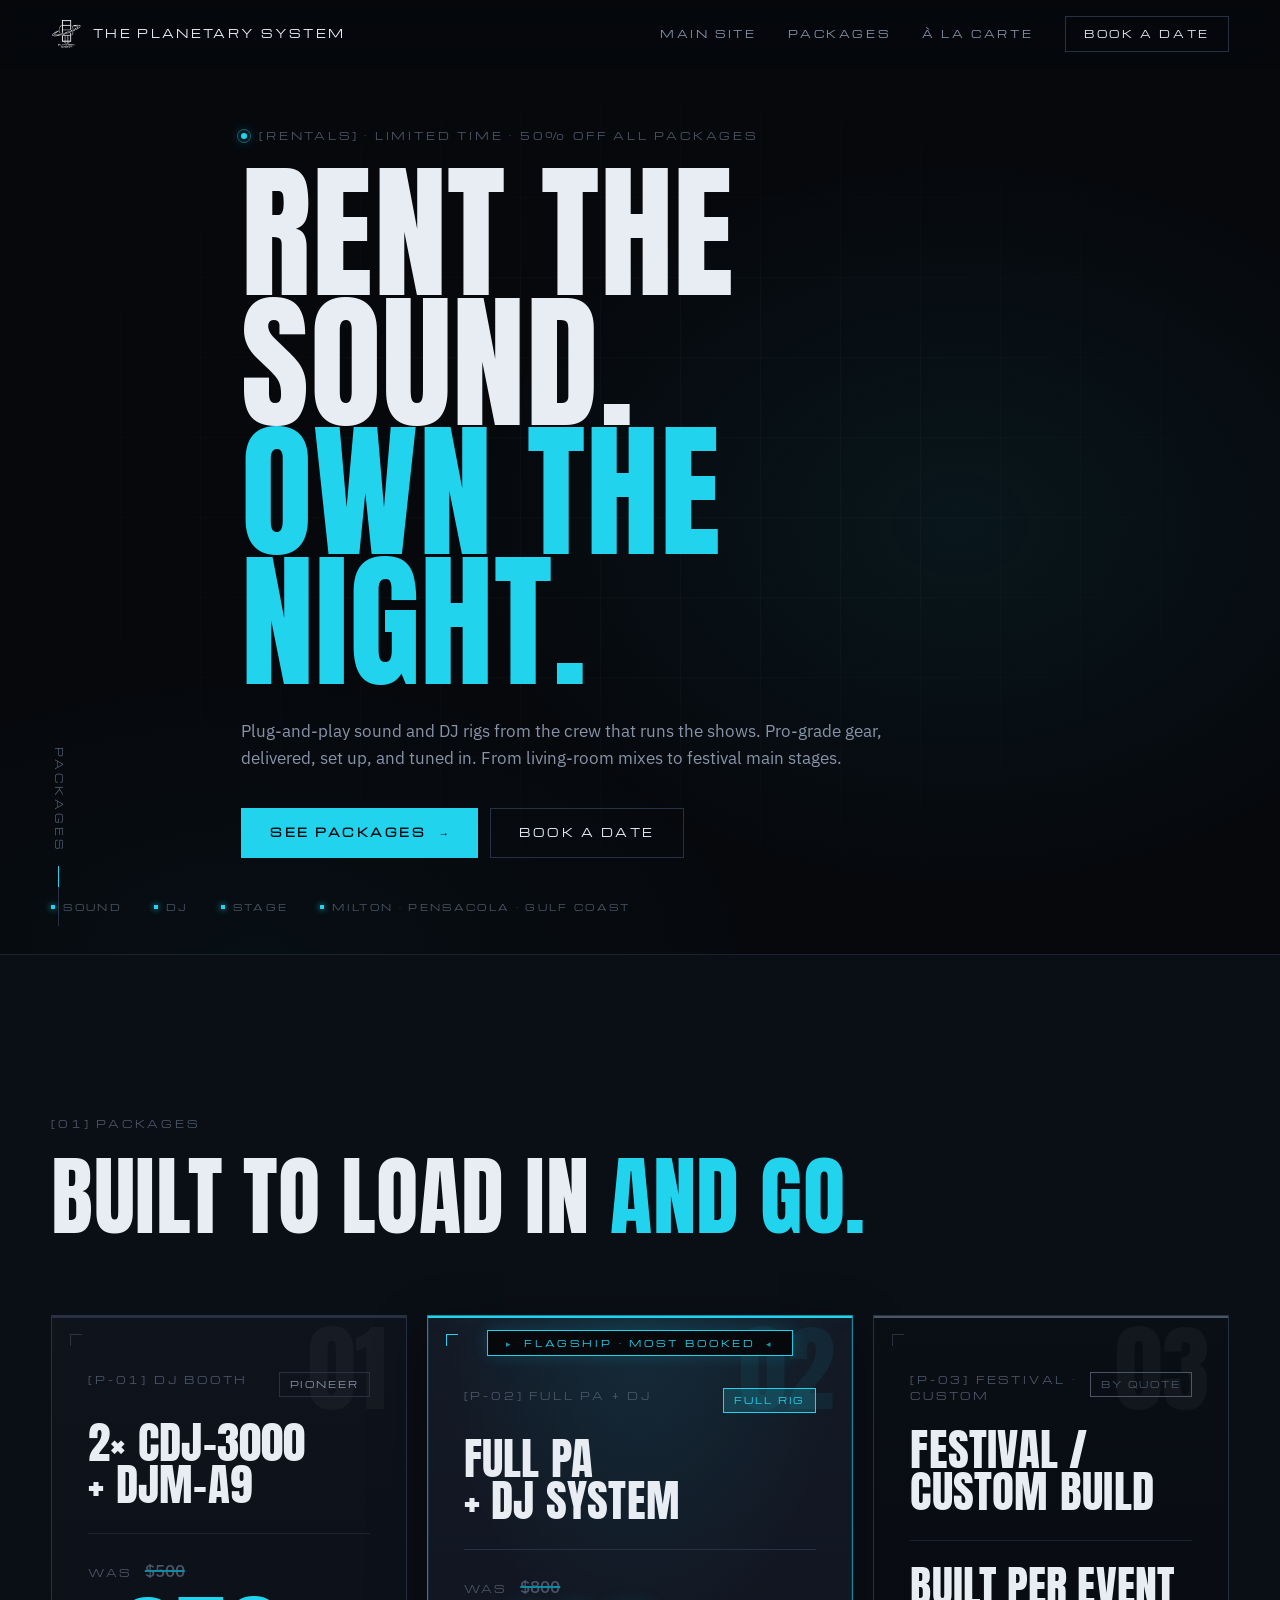
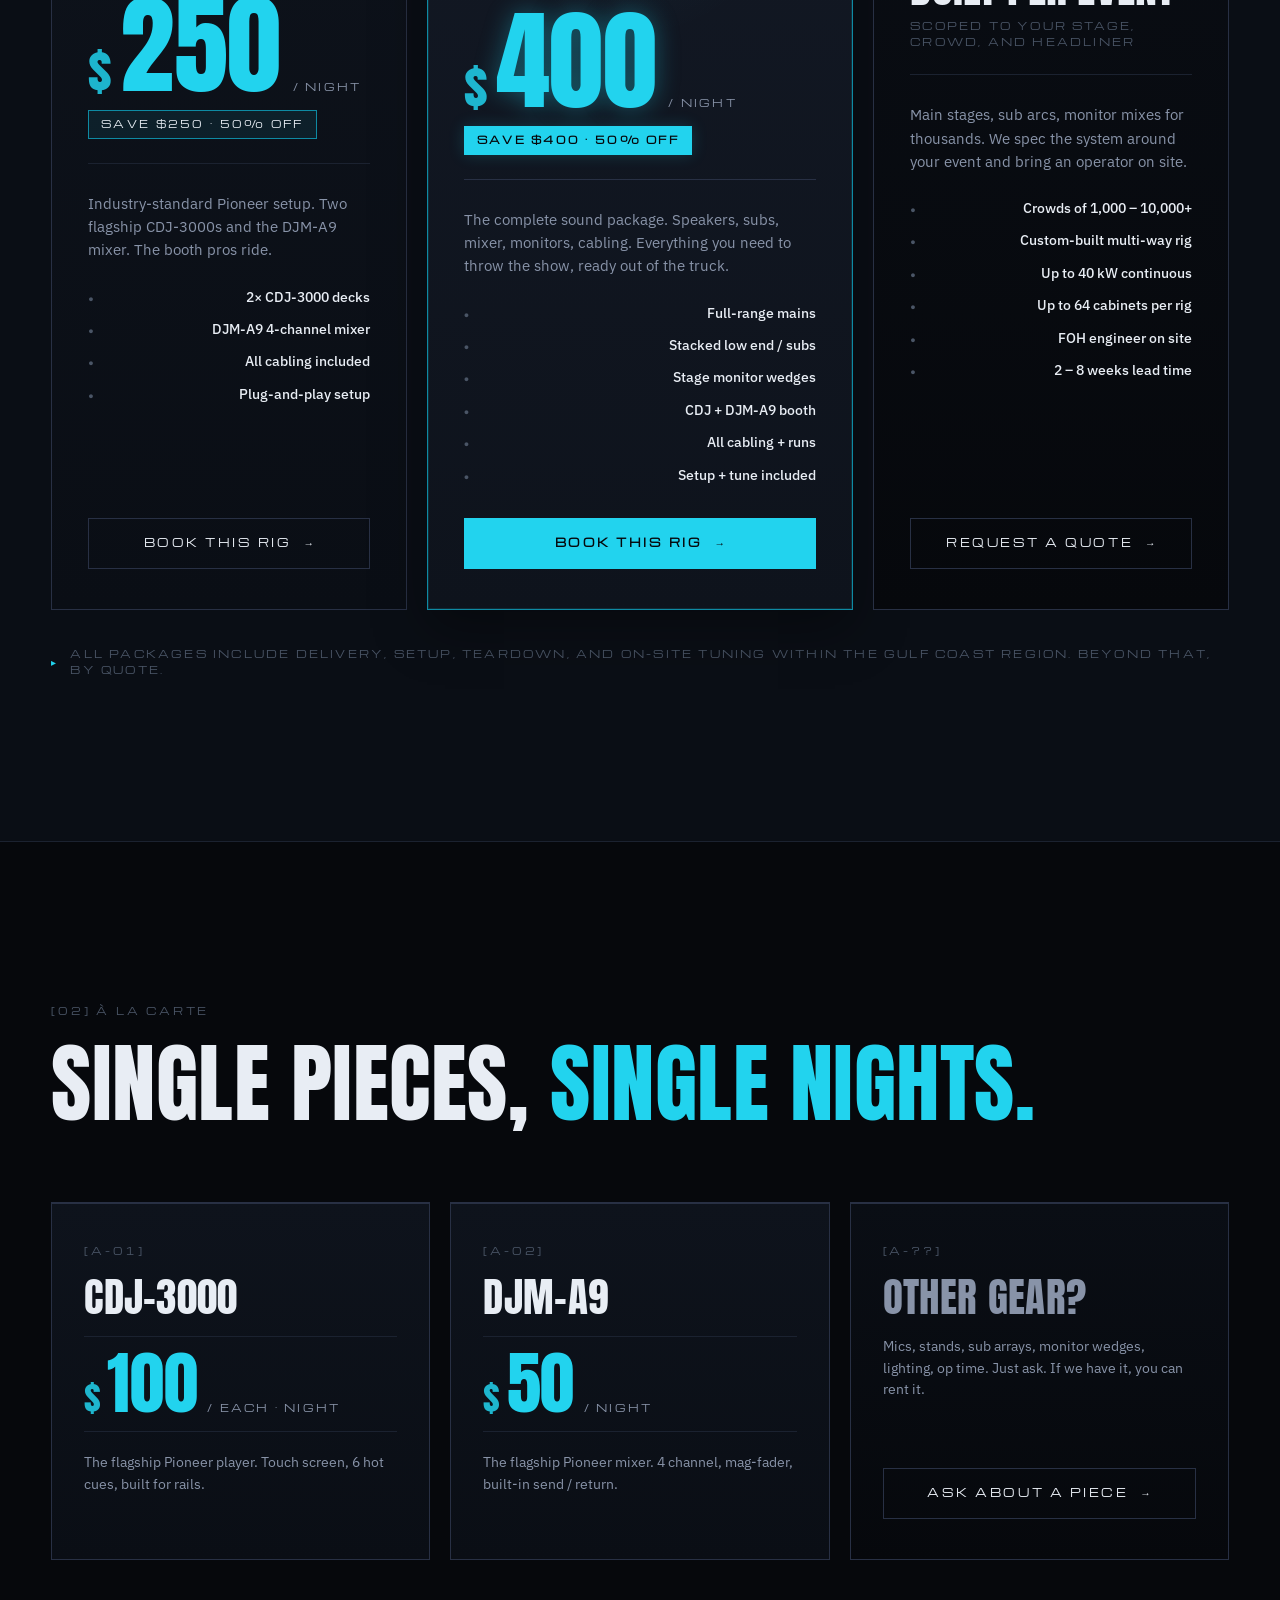
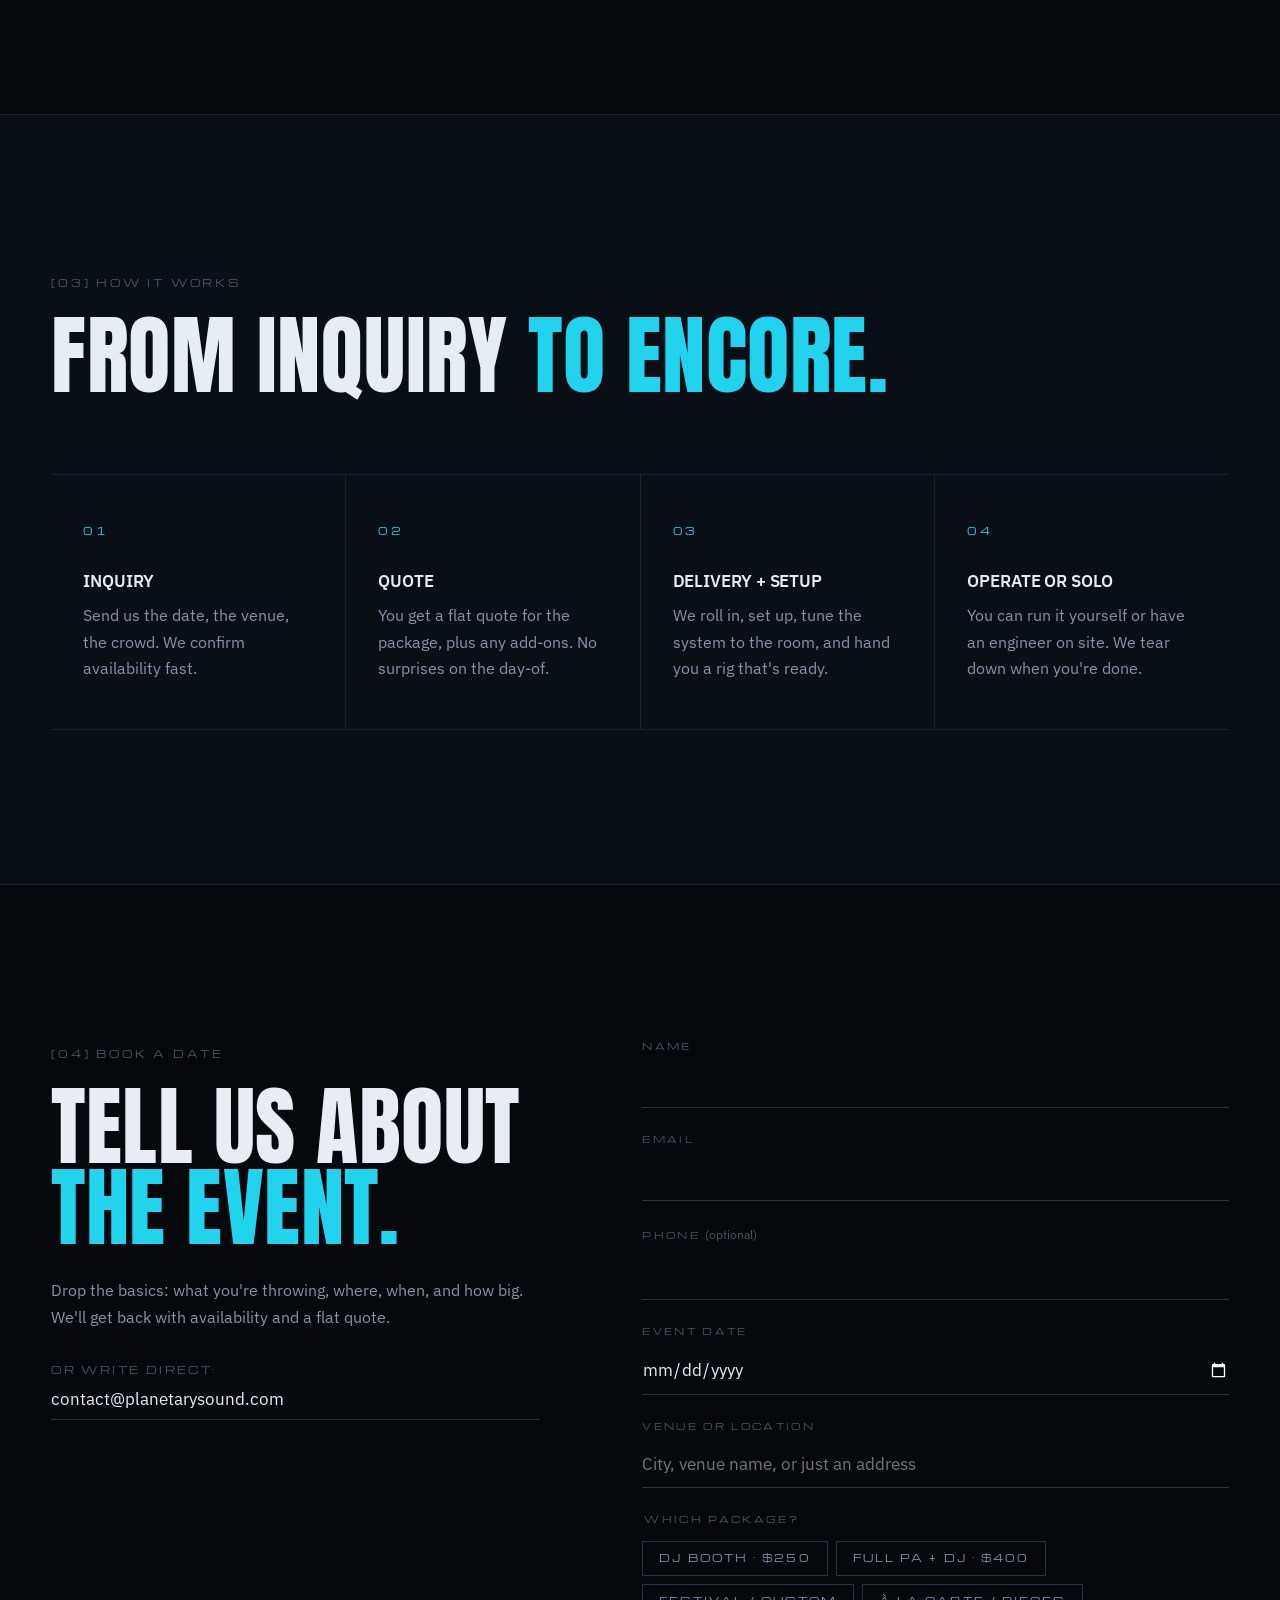
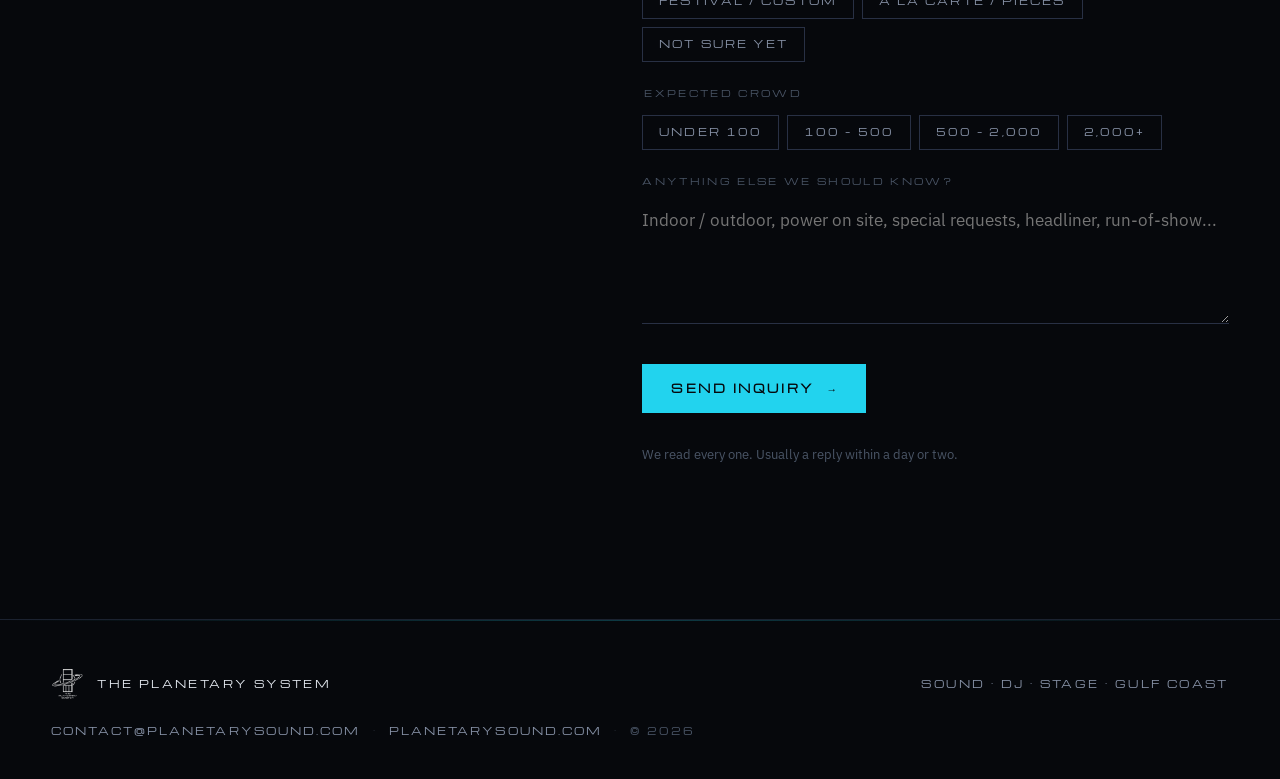
==== commit 632d02f9: "Festival tier: 'Point-source PA system' to 'Custom-built multi-way rig' The actual rig is a hand-bui" ====
--- a/rental.html
+++ b/rental.html
@@ -176,7 +176,7 @@
             </p>
             <ul class="spec-list spec-list-pricing">
               <li><span class="spec-dot" aria-hidden="true">●</span><span>Crowds of 1,000 – 10,000+</span></li>
-              <li><span class="spec-dot" aria-hidden="true">●</span><span>Point-source PA system</span></li>
+              <li><span class="spec-dot" aria-hidden="true">●</span><span>Custom-built multi-way rig</span></li>
               <li><span class="spec-dot" aria-hidden="true">●</span><span>Up to 40 kW continuous</span></li>
               <li><span class="spec-dot" aria-hidden="true">●</span><span>Up to 64 cabinets per rig</span></li>
               <li><span class="spec-dot" aria-hidden="true">●</span><span>FOH engineer on site</span></li>
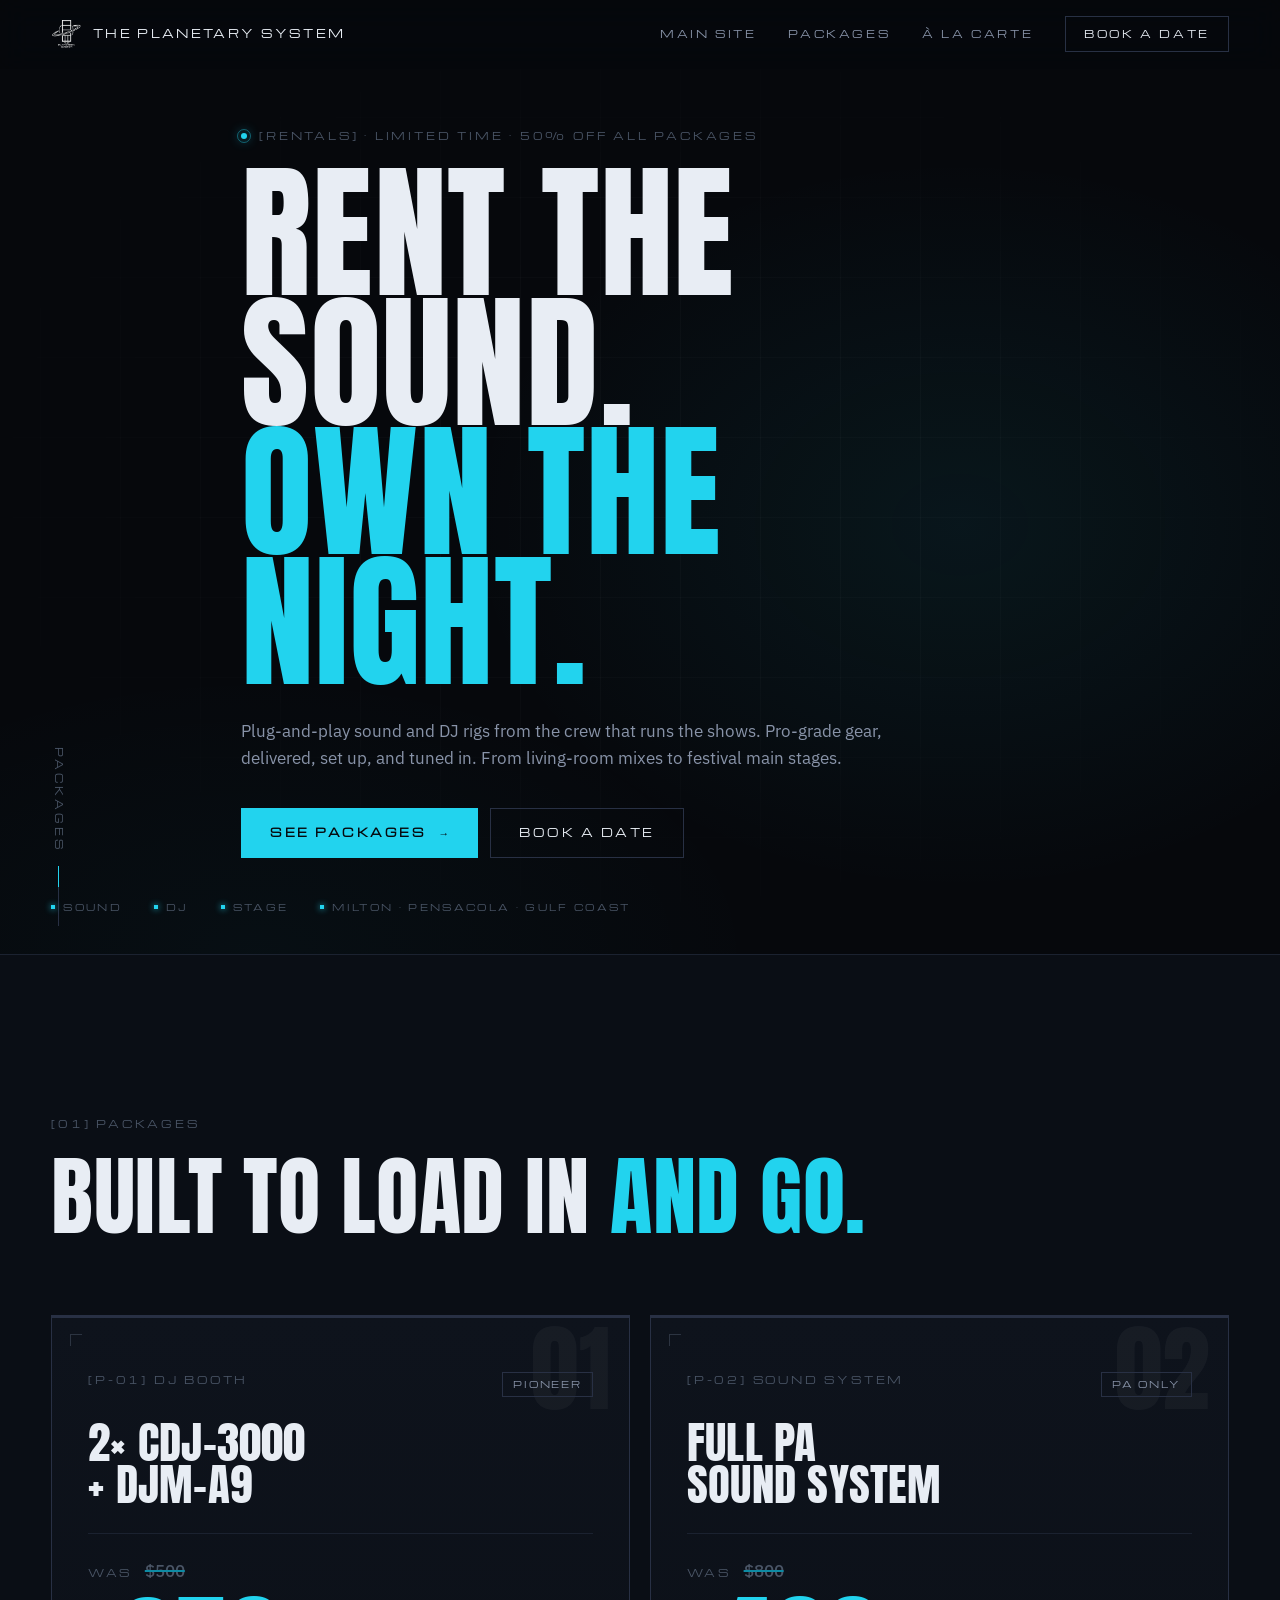
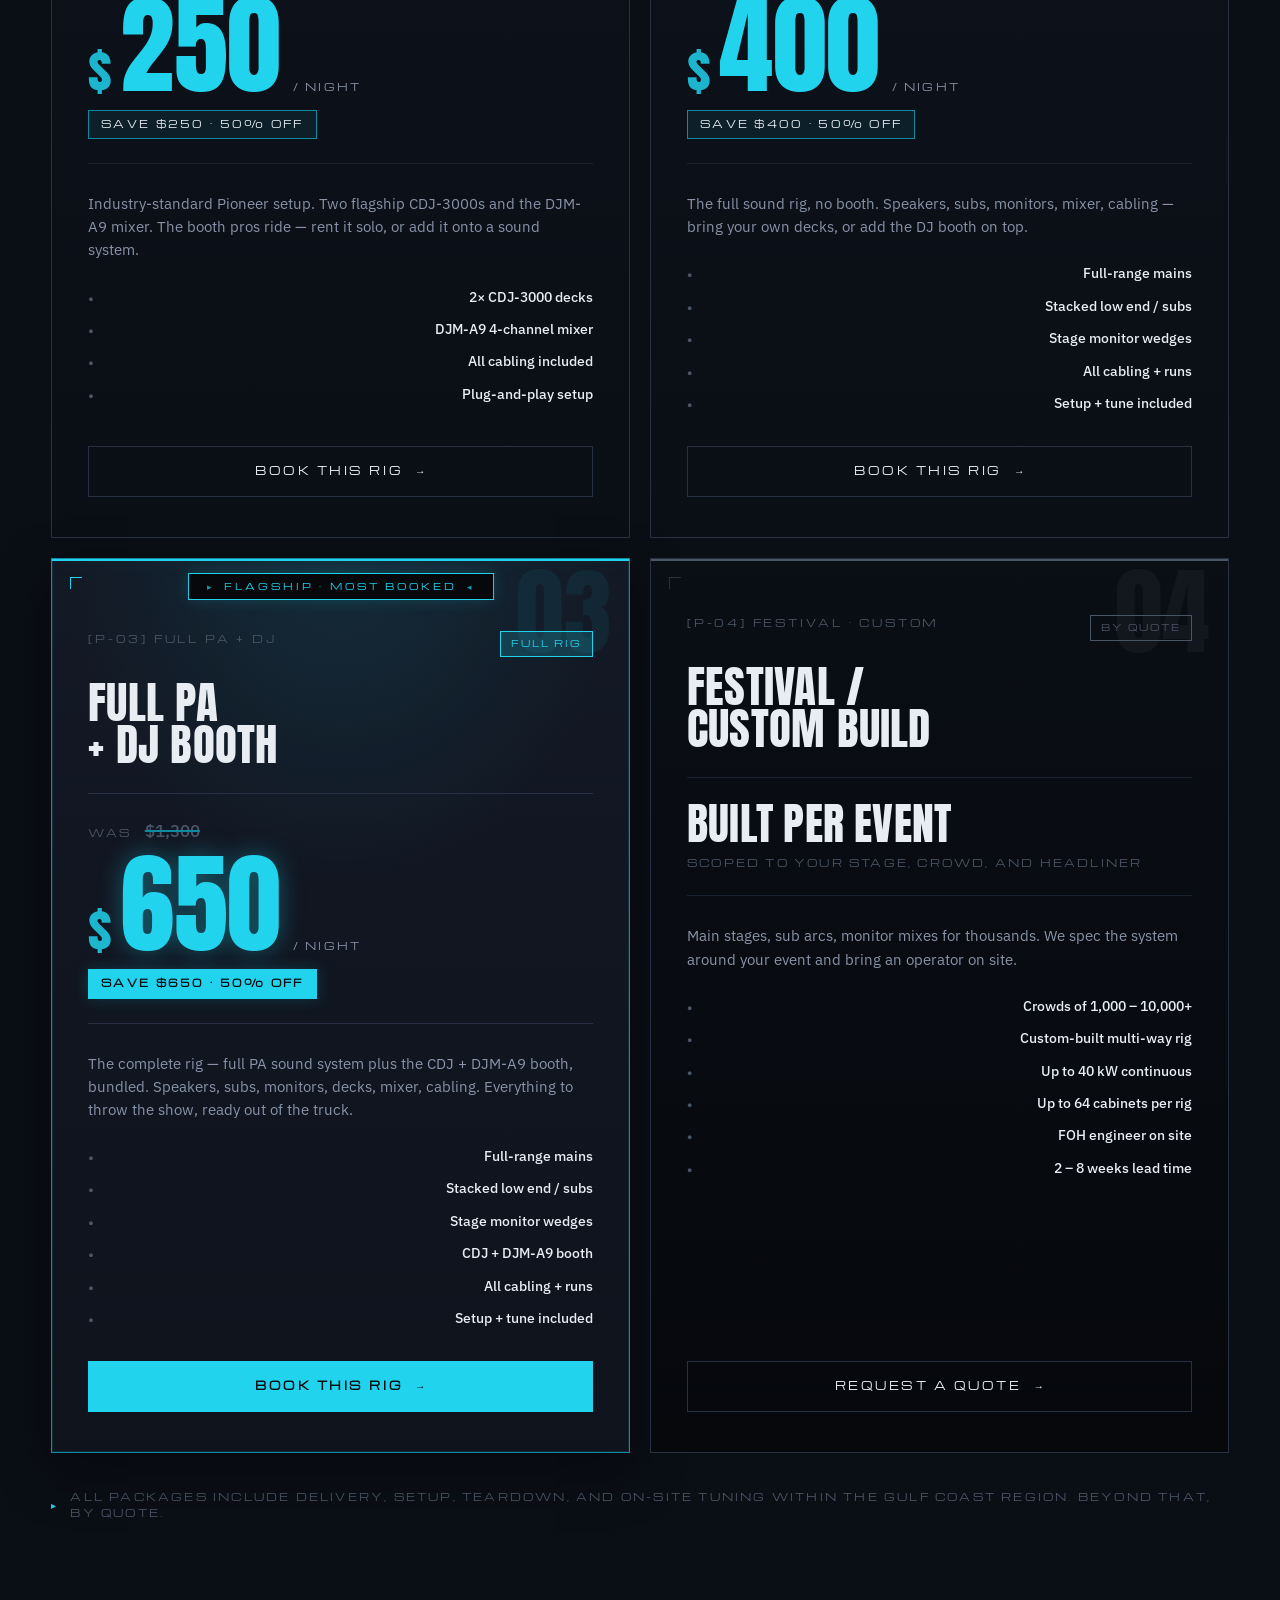
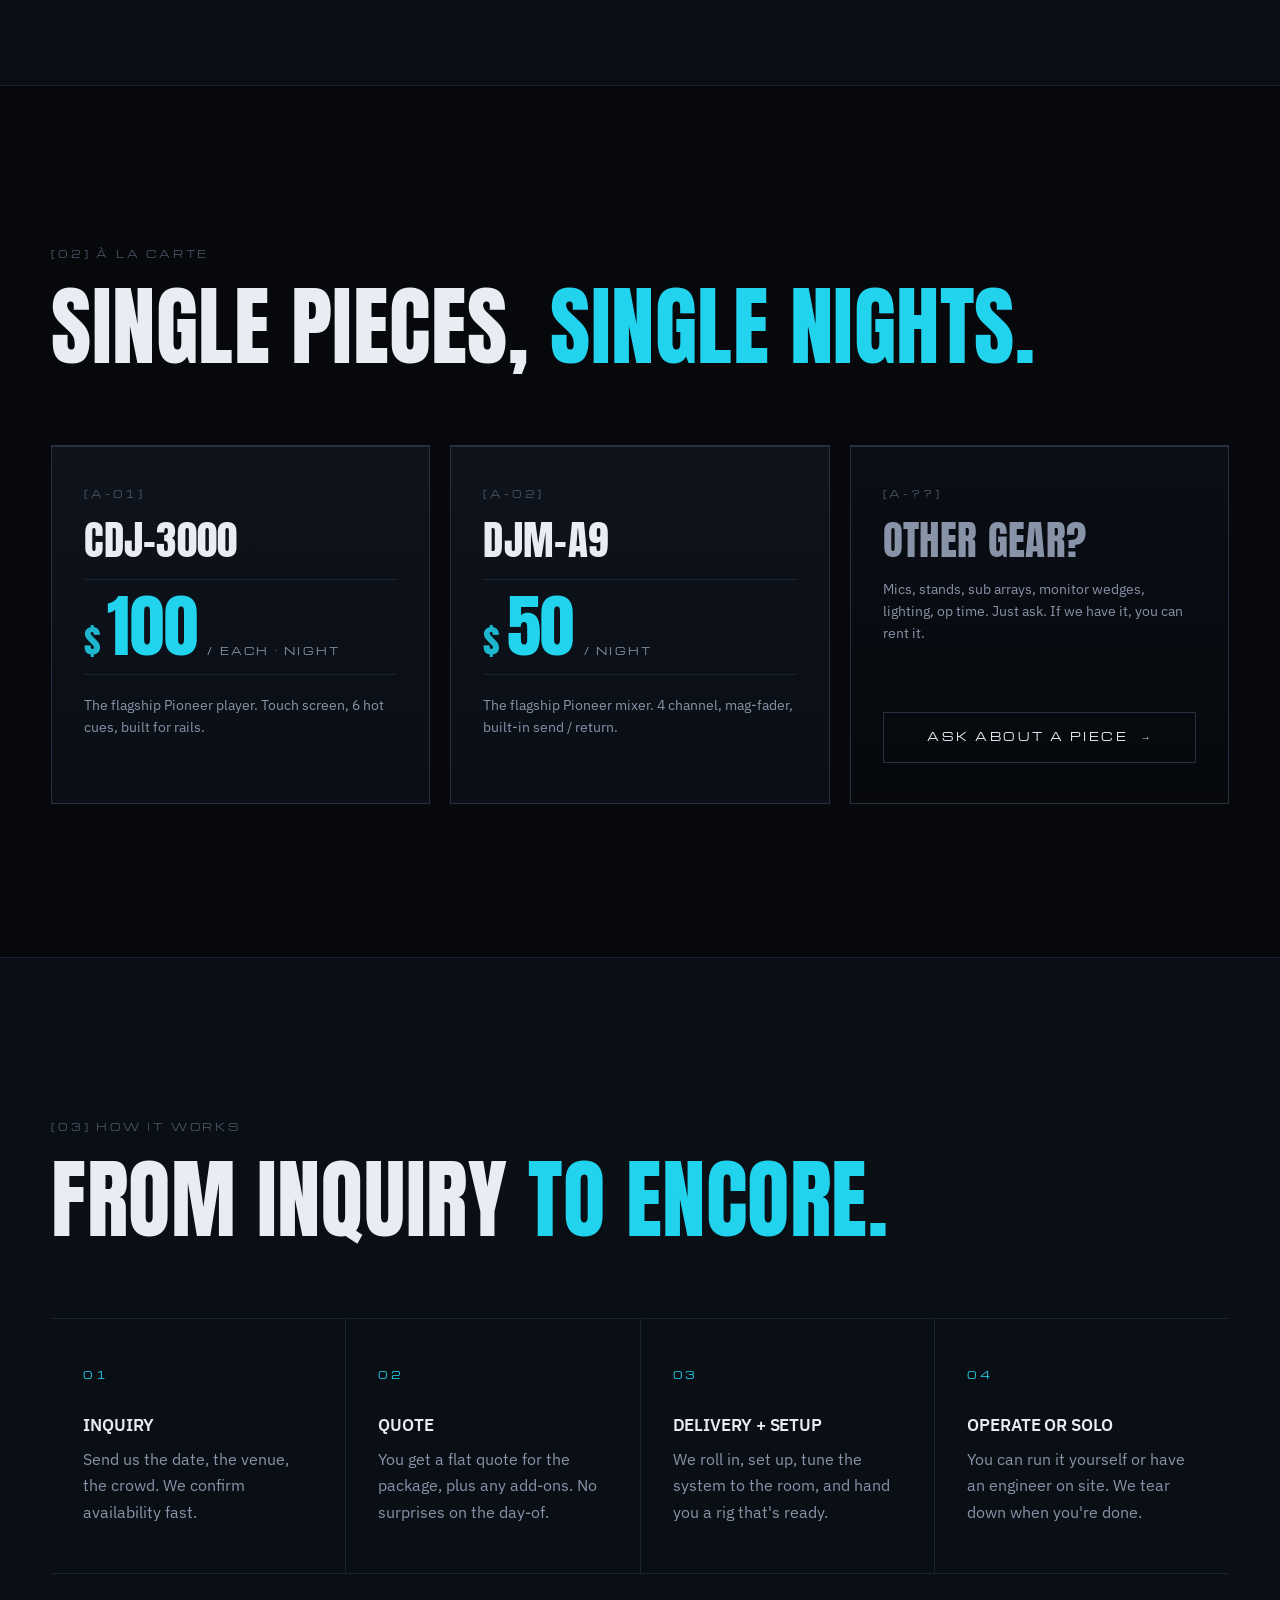
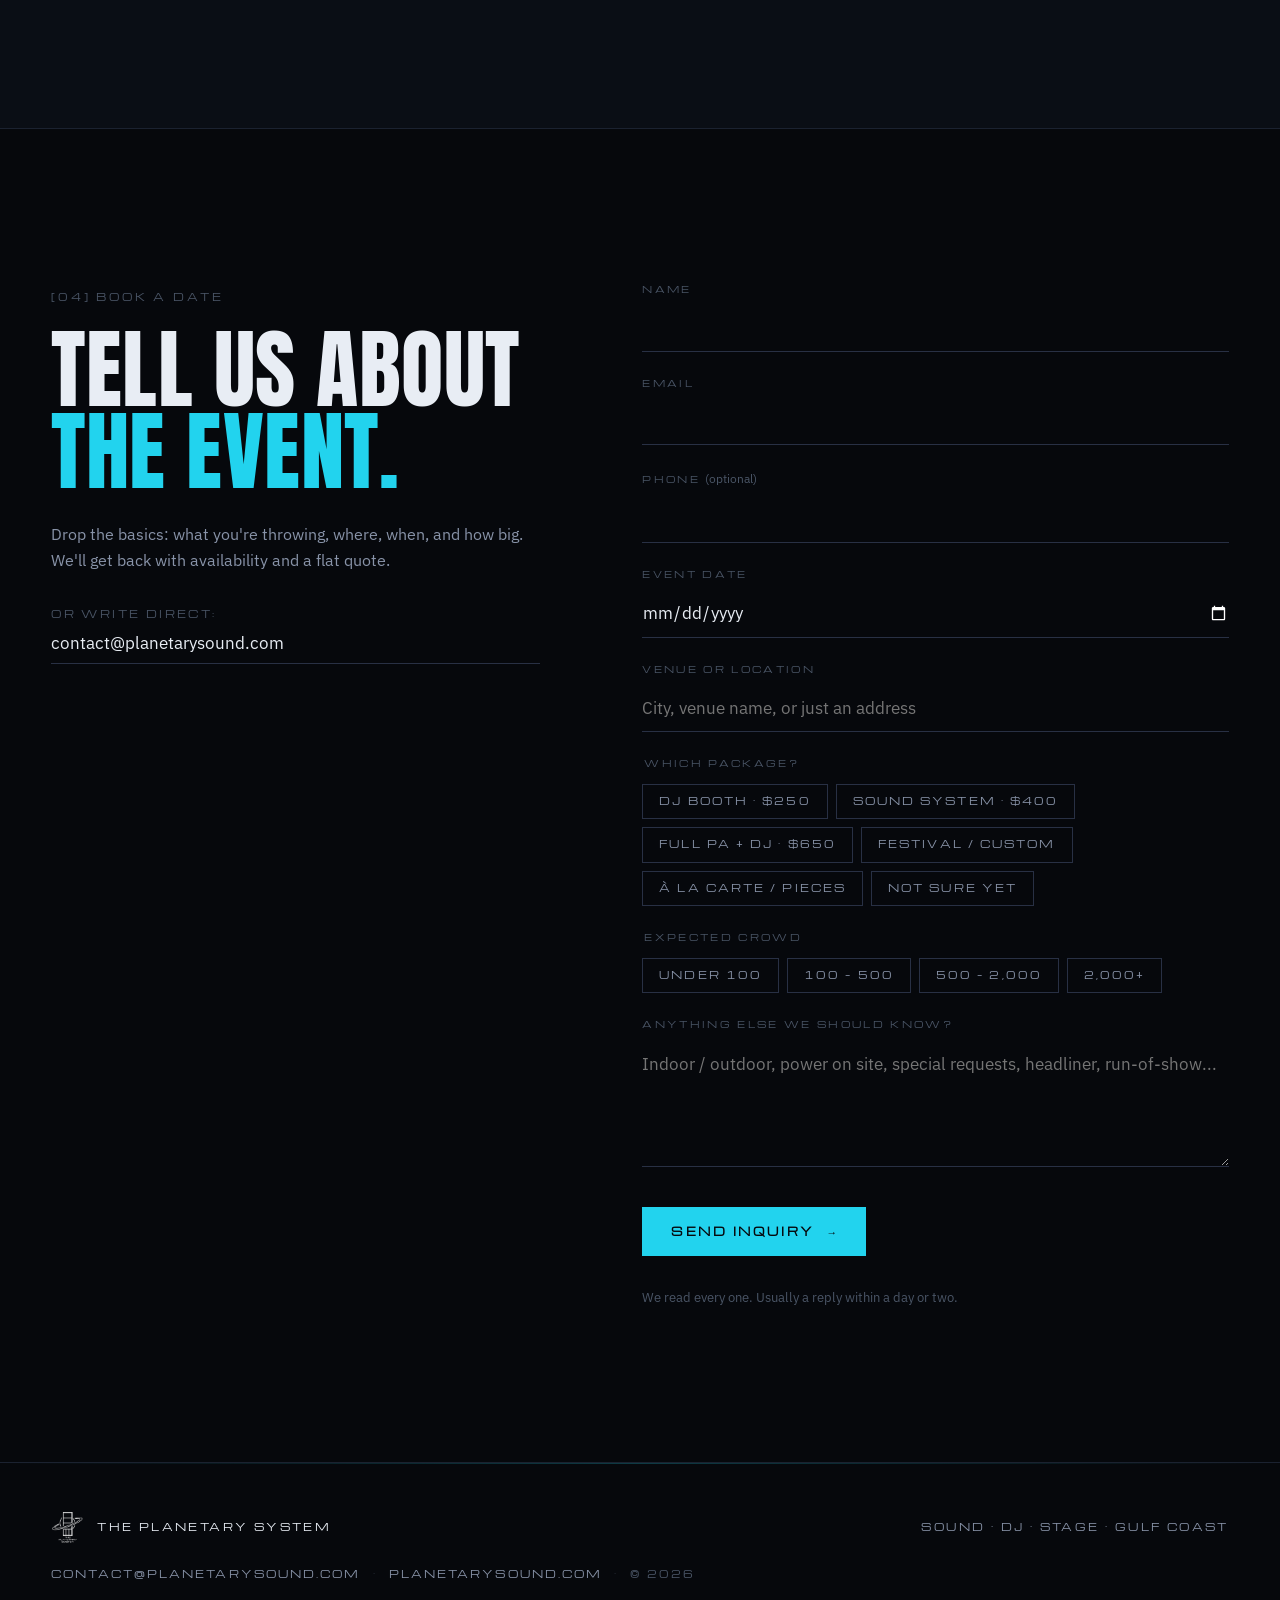
==== commit 0c592a53: "Rentals: add PA-only Sound System tier, split DJ booth as add-on - New P-02 "Sound System" card (PA " ====
--- a/rental.html
+++ b/rental.html
@@ -108,7 +108,7 @@
             </div>
 
             <p class="price-blurb">
-              Industry-standard Pioneer setup. Two flagship CDJ-3000s and the DJM-A9 mixer. The booth pros ride.
+              Industry-standard Pioneer setup. Two flagship CDJ-3000s and the DJM-A9 mixer. The booth pros ride — rent it solo, or add it onto a sound system.
             </p>
             <ul class="spec-list spec-list-pricing">
               <li><span class="spec-dot" aria-hidden="true">●</span><span>2× CDJ-3000 decks</span></li>
@@ -121,28 +121,60 @@
             </a>
           </article>
 
-          <!-- P-02 FULL PA + DJ (featured) -->
-          <article class="price-card price-card-featured" data-pnum="02">
-            <div class="price-card-ribbon" aria-label="Flagship rig, most booked">
-              <span class="ribbon-tick">▸</span> Flagship · Most booked <span class="ribbon-tick">◂</span>
-            </div>
+          <!-- P-02 SOUND SYSTEM (PA only) -->
+          <article class="price-card" data-pnum="02">
             <span class="card-ghost-num" aria-hidden="true">02</span>
             <div class="price-card-head">
-              <p class="card-label">[P-02] Full PA + DJ</p>
-              <span class="price-badge price-badge-featured">Full rig</span>
-            </div>
-            <h3 class="price-name">Full PA<br />+ DJ System</h3>
+              <p class="card-label">[P-02] Sound System</p>
+              <span class="price-badge">PA only</span>
+            </div>
+            <h3 class="price-name">Full PA<br />Sound System</h3>
 
             <div class="price-block">
               <div class="was-chip">Was <span class="was">$800</span></div>
               <div class="now-row">
                 <span class="dollar" aria-hidden="true">$</span><span class="now">400</span><span class="per">/ night</span>
               </div>
-              <div class="save-chip save-chip-featured">Save $400 · 50% off</div>
+              <div class="save-chip">Save $400 · 50% off</div>
             </div>
 
             <p class="price-blurb">
-              The complete sound package. Speakers, subs, mixer, monitors, cabling. Everything you need to throw the show, ready out of the truck.
+              The full sound rig, no booth. Speakers, subs, monitors, mixer, cabling — bring your own decks, or add the DJ booth on top.
+            </p>
+            <ul class="spec-list spec-list-pricing">
+              <li><span class="spec-dot" aria-hidden="true">●</span><span>Full-range mains</span></li>
+              <li><span class="spec-dot" aria-hidden="true">●</span><span>Stacked low end / subs</span></li>
+              <li><span class="spec-dot" aria-hidden="true">●</span><span>Stage monitor wedges</span></li>
+              <li><span class="spec-dot" aria-hidden="true">●</span><span>All cabling + runs</span></li>
+              <li><span class="spec-dot" aria-hidden="true">●</span><span>Setup + tune included</span></li>
+            </ul>
+            <a href="#book" class="btn btn-ghost card-cta" data-package="Sound System">
+              Book this rig<span class="arrow" aria-hidden="true">→</span>
+            </a>
+          </article>
+
+          <!-- P-03 FULL PA + DJ (featured) -->
+          <article class="price-card price-card-featured" data-pnum="03">
+            <div class="price-card-ribbon" aria-label="Flagship rig, most booked">
+              <span class="ribbon-tick">▸</span> Flagship · Most booked <span class="ribbon-tick">◂</span>
+            </div>
+            <span class="card-ghost-num" aria-hidden="true">03</span>
+            <div class="price-card-head">
+              <p class="card-label">[P-03] Full PA + DJ</p>
+              <span class="price-badge price-badge-featured">Full rig</span>
+            </div>
+            <h3 class="price-name">Full PA<br />+ DJ Booth</h3>
+
+            <div class="price-block">
+              <div class="was-chip">Was <span class="was">$1,300</span></div>
+              <div class="now-row">
+                <span class="dollar" aria-hidden="true">$</span><span class="now">650</span><span class="per">/ night</span>
+              </div>
+              <div class="save-chip save-chip-featured">Save $650 · 50% off</div>
+            </div>
+
+            <p class="price-blurb">
+              The complete rig — full PA sound system plus the CDJ + DJM-A9 booth, bundled. Speakers, subs, monitors, decks, mixer, cabling. Everything to throw the show, ready out of the truck.
             </p>
             <ul class="spec-list spec-list-pricing">
               <li><span class="spec-dot" aria-hidden="true">●</span><span>Full-range mains</span></li>
@@ -152,16 +184,16 @@
               <li><span class="spec-dot" aria-hidden="true">●</span><span>All cabling + runs</span></li>
               <li><span class="spec-dot" aria-hidden="true">●</span><span>Setup + tune included</span></li>
             </ul>
-            <a href="#book" class="btn btn-primary card-cta" data-package="Full PA + DJ System">
+            <a href="#book" class="btn btn-primary card-cta" data-package="Full PA + DJ">
               Book this rig<span class="arrow" aria-hidden="true">→</span>
             </a>
           </article>
 
-          <!-- P-03 FESTIVAL / CUSTOM -->
-          <article class="price-card price-card-quote" data-pnum="03">
-            <span class="card-ghost-num" aria-hidden="true">03</span>
+          <!-- P-04 FESTIVAL / CUSTOM -->
+          <article class="price-card price-card-quote" data-pnum="04">
+            <span class="card-ghost-num" aria-hidden="true">04</span>
             <div class="price-card-head">
-              <p class="card-label">[P-03] Festival · Custom</p>
+              <p class="card-label">[P-04] Festival · Custom</p>
               <span class="price-badge price-badge-quote">By quote</span>
             </div>
             <h3 class="price-name">Festival /<br />Custom Build</h3>
@@ -342,8 +374,12 @@
                 <span>DJ Booth · $250</span>
               </label>
               <label class="radio">
-                <input type="radio" name="package" id="pkg-full" value="Full PA + DJ · $400/night" />
-                <span>Full PA + DJ · $400</span>
+                <input type="radio" name="package" id="pkg-sound" value="Sound System · $400/night" />
+                <span>Sound System · $400</span>
+              </label>
+              <label class="radio">
+                <input type="radio" name="package" id="pkg-full" value="Full PA + DJ · $650/night" />
+                <span>Full PA + DJ · $650</span>
               </label>
               <label class="radio">
                 <input type="radio" name="package" id="pkg-fest" value="Festival / Custom · by quote" />
--- a/styles.css
+++ b/styles.css
@@ -949,7 +949,7 @@
 }
 .pricing-grid {
   display: grid;
-  grid-template-columns: 1fr 1.2fr 1fr;
+  grid-template-columns: repeat(4, 1fr);
   gap: 20px;
   align-items: stretch;
 }
@@ -1397,6 +1397,11 @@
 /* ============================================================
    RENTAL: RESPONSIVE
    ============================================================ */
+@media (max-width: 1400px) {
+  .pricing-grid {
+    grid-template-columns: 1fr 1fr;
+  }
+}
 @media (max-width: 1080px) {
   .pricing-grid {
     grid-template-columns: 1fr;
